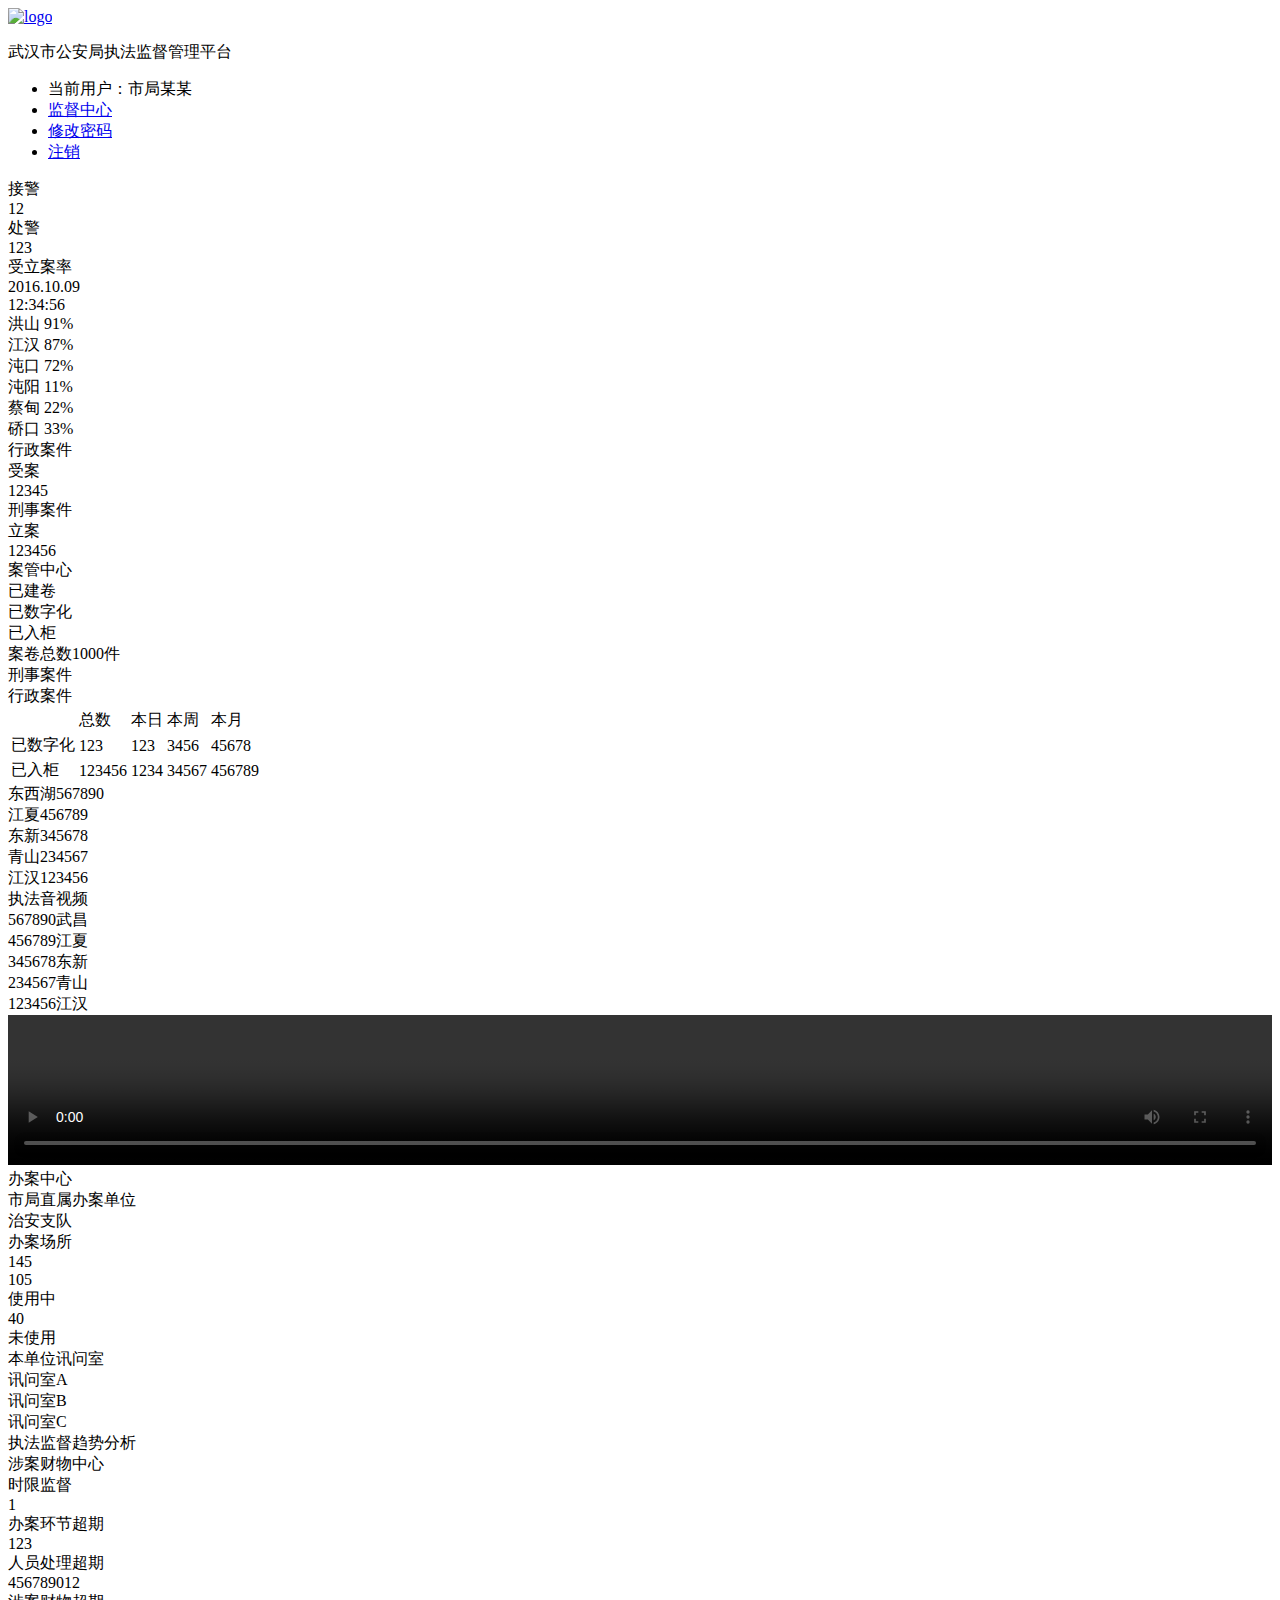
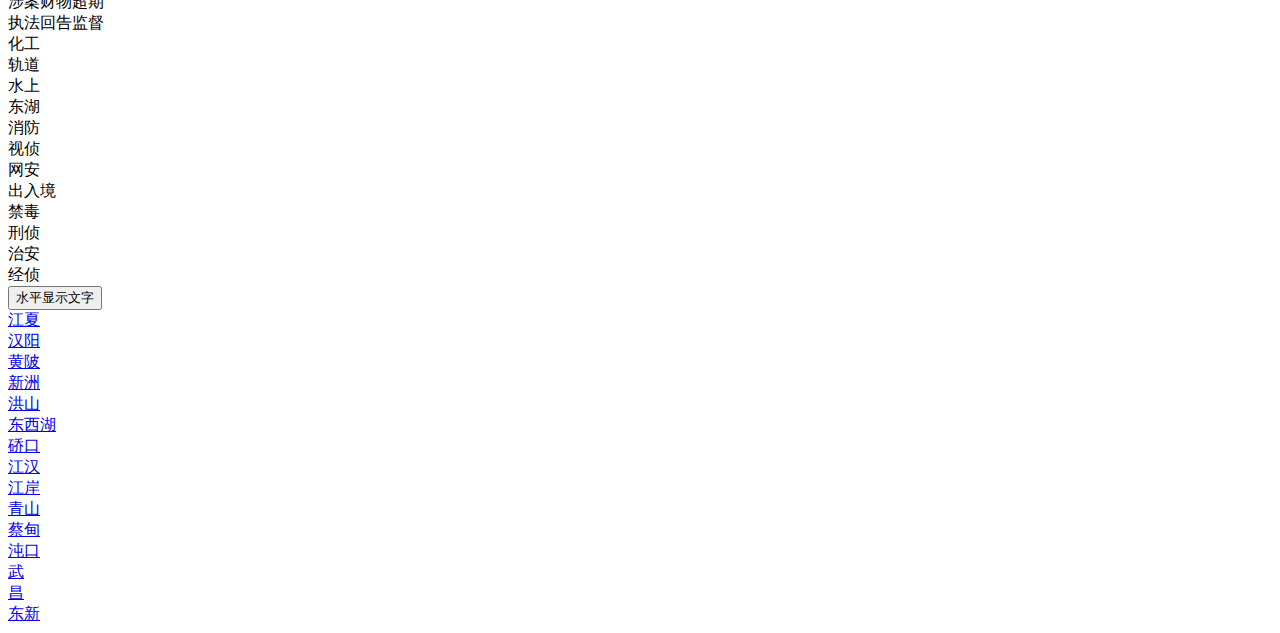
==== WebContent/static/dev/apps/zfjd/index.html @ 597017ff "auto commit by grunt" ====
<!DOCTYPE html>
<html>
<head>
    <meta charset="UTF-8">
    <meta name="renderer" content="webkit">
    <meta http-equiv="X-UA-Compatible" content="IE=edge,chrome=1">
    <meta name="viewport" content="width=device-width, initial-scale=1">
    <title>执法监督</title>
    <script>
        window.onload = function () {
            removeOverlay();
        };
        window.setTimeout( function () {
            removeOverlay();
        }, 8000 );
        function removeOverlay() {
            document.getElementById( "bodyLoadingOverlay" ).style.display = "none";
            document.body.setAttribute( "class", "" );
        }
    </script>
    <title></title>
    <!-- WARNING: Respond.js doesn't work if you view the page via file:// -->
    <!-- HTML5 Shim and Respond.js IE8 support of HTML5 elements and media queries -->
    <!--[if lte IE 8]>
    <script src="../../../dev/modules/lib/ie/respond.js"></script>
    <script src="../../../dev/modules/lib/ie/html5shiv.js"></script>
    <![endif]-->
    <link rel="stylesheet" href="../../../dev/modules/ui/css/pku.css"/>
    <link rel="stylesheet" href="css/style.css?VERSION=v0.20160909"/>
    <script data-main="../../../dev/modules/" src="../../../dev/modules/require.js"></script>
    <script >
        var VERSION,
                DEV_MODE
                ;
        DEV_MODE = false;
        VERSION = DEV_MODE ? (new Date()).getTime() : "v0.20160909";
        require.config( {
            urlArgs: "VERSION=" + VERSION,
            paths: {
                "jquery": "jquery/jquery-1.11.3",
                "xDomainRequest": "jquery/jQuery.XDomainRequest",
                "ajaxQueue": "jquery/jQuery.ajaxQueue",
                "doT": "utils/doT",
                "draggable": "utils/draggable",
                "bootstrap": "lib/bootstrap/js/bootstrap",

                "datepicker": "lib/datepicker/js/bootstrap-datepicker-zh.fix",

                "select2": "lib/select2/js/select2.full.fix",

                "echarts": "lib/echart/echarts.min",
                "echartsTheme": "lib/echart/theme/macarons",
                "echartsChinaMap": "lib/echart/map/china",

                "formvalidation": "lib/formvalidate/js/formValidation.fix",
                "formvalidationBs": "lib/formvalidate/js/framework/bootstrap.fix",
                "formvalidationI18N": "lib/formvalidate/js/language/zh_CN",

                "webuploader": "lib/webuploader/js/webuploader.fix",

                "bootgrid": "lib/bootgrid/js/jquery.bootgrid.fix",
                "colresizable": "lib/colresizable/colResizable-1.6",

                "select-area": "lib/select-area/select-area",
                "select-area-data": "lib/select-area/select-area-data",

                "fixrecord": "lib/custom/fixrecord",

                // 代码美化
                "code-pretty": "lib/pretty/prettify.min"
            },
            map: {
                '*': {
                    'css': 'utils/css/css',
                    'text': 'utils/text'
                }
            },
            shim : {
                "datepicker": [ "jquery"],
                "select2": [ "jquery", "xDomainRequest"],
                "bootstrap": [ "jquery"],
                "formvalidation": [ "jquery", "bootstrap" ],
                "formvalidationBs": [ "formvalidation" ],
                "formvalidationI18N": [ "formvalidation", "formvalidationBs" ],
                "webuploader": [ "css!lib/webuploader/css/webuploader.css" ],
                "colresizable": [ "jquery" ],
                "bootgrid": [ "css!lib/bootgrid/css/jquery.bootgrid.css" , "bootstrap", "colresizable"],
                "select-area": ["css!lib/select-area/css/select-area.css" ],
                "code-pretty": [ "css!lib/pretty/prettify.css" ]
            },
            // 超时
            waitSeconds: 150
        } );
    </script>
    <script src="js/main.js"></script>
</head>
<body class="modal-open">

<div class="overlay" id="bodyLoadingOverlay">
    <i class="fa fa-spin fa-spinner"></i>
</div>

<div class="page page-index">

    <!-- top -->
    <div class="top">

        <div class="logo-container clearfix ">
            <a href="#" class="logo"><img src="images/logo.png" alt="logo"/></a>
            <p class="title">武汉市公安局执法监督管理平台</p>
        </div>

        <ul class="function-list clearfix">
            <li class="function-item"><span class="icon icon-user"></span>当前用户：市局某某</li>
            <li class="function-item"><a href="#"><span class="icon icon-supervision"></span>监督中心</a></li>
            <li class="function-item"><a href="#"><span class="icon icon-password"></span>修改密码</a></li>
            <li class="function-item"><a href="#"><span class="icon icon-logout"></span>注销</a></li>
        </ul>

    </div>
    <!-- /top -->

    <!-- header -->
    <div class="header">
        <div class="statistics-item">
            <div class="item-label">接警</div>
            <div class="item-num"><span>12</span></div>
        </div>
        <div class="statistics-item">
            <div class="item-label">处警</div>
            <div class="item-num"><span>123</span></div>
        </div>
        <div class="accept-case">
            <div class="title">受立案率</div>
            <div class="datetime">
                <div class="date">2016.10.09</div>
                <div class="time">12:34:56</div>
            </div>
            <div class="progress-group-list progress-group-list-high pull-left">
                <div class="progress-group">
                    <span class="label-p">洪山</span>
                    <span class="percent">91%</span>
                    <div class="progress progress-info"> <div class="progress-bar" style="width: 91%;"></div> </div>
                </div>
                <div class="progress-group">
                    <span class="label-p">江汉</span>
                    <span class="percent">87%</span>
                    <div class="progress progress-info"> <div class="progress-bar" style="width: 87%;"></div> </div>
                </div>
                <div class="progress-group">
                    <span class="label-p">沌口</span>
                    <span class="percent">72%</span>
                    <div class="progress progress-info"> <div class="progress-bar" style="width: 72%;"></div> </div>
                </div>
            </div>
            <div class="progress-group-list progress-group-list-low pull-right">
                <div class="progress-group">
                    <span class="label-p">沌阳</span>
                    <span class="percent">11%</span>
                    <div class="progress progress-danger"> <div class="progress-bar" style="width: 11%;"></div> </div>
                </div>
                <div class="progress-group">
                    <span class="label-p">蔡甸</span>
                    <span class="percent">22%</span>
                    <div class="progress progress-danger"> <div class="progress-bar" style="width: 22%;"></div> </div>
                </div>
                <div class="progress-group">
                    <span class="label-p">硚口</span>
                    <span class="percent">33%</span>
                    <div class="progress progress-danger"> <div class="progress-bar" style="width: 33%;"></div> </div>
                </div>
            </div>
        </div>
        <div class="statistics-item pull-right">
            <div class="item-label">行政案件<br/>受案</div>
            <div class="item-num"><span>12345</span></div>
        </div>
        <div class="statistics-item pull-right">
            <div class="item-label">刑事案件<br/>立案</div>
            <div class="item-num"><span>123456</span></div>
        </div>
    </div>
    <!-- /header -->

    <!-- content -->
    <div class="content">

        <div class="row-1 clearfix">
            <!-- 案管中心 -->
            <div class="module module-1-1 pull-left">
                <div class="module-heading"><i class="module-heading-icon"></i>案管中心
                    <div class="chkbox-list pull-right chkbox-list-ajpm ajpm-chkbox">
                        <div class="chkbox-item active"><i class="chkbox-icon"></i><span class="chkbox-txt">已建卷</span></div>
                        <div class="chkbox-item"><i class="chkbox-icon"></i><span class="chkbox-txt">已数字化</span></div>
                        <div class="chkbox-item"><i class="chkbox-icon"></i><span class="chkbox-txt">已入柜</span></div>
                    </div>
                    <a href="#" class="module-max"></a>
                </div>
                <div class="module-body">
                    <!-- 案管中心 - 案卷总数 -->
                    <div class="module-body-data">
                        <div class="ajzs">
                            <div class="ajzs-total">案卷总数<span class="num">1000</span>件</div>
                            <div class="ajzs-item"><i class="icon icon-blue"></i>刑事案件</div>
                            <div class="ajzs-item"><i class="icon icon-orange"></i>行政案件</div>

                            <!-- 案管中心 - 案卷总数 - 饼图 -->
                            <div class="ajzs-chart-pie" id="ajzs-chart-pie"></div>
                            <!-- /案管中心 - 案卷总数 - 饼图 -->

                        </div>
                        <table class="ajtj">
                            <tr class="ajtj-header">
                                <td></td>
                                <td>总数</td>
                                <td>本日</td>
                                <td>本周</td>
                                <td>本月</td>
                            </tr>
                            <tr class="ajtj-item">
                                <td><span class="lab">已数字化</span></td>
                                <td class="text-right">
                                    <div class="progress-group">
                                        <span class="percent">123</span>
                                        <div class="progress progress-warning"> <div class="progress-bar" style="width: 91%;"></div> </div>
                                    </div>
                                </td>
                                <td class="text-center">123</td>
                                <td class="text-center">3456</td>
                                <td class="text-center">45678</td>
                            </tr>
                            <tr class="ajtj-item">
                                <td><span class="lab">已入柜</span></td>
                                <td class="text-right">
                                    <div class="progress-group">
                                        <span class="percent">123456</span>
                                        <div class="progress progress-warning"> <div class="progress-bar" style="width: 20%;"></div> </div>
                                    </div>
                                </td>
                                <td class="text-center">1234</td>
                                <td class="text-center">34567</td>
                                <td class="text-center">456789</td>
                            </tr>
                        </table>
                    </div>
                    <!-- /案管中心 - 案卷总数 -->

                    <!-- 案管中心 - 案卷排名 -->
                    <div class="module-body-rank">
                        <div class="ajpm-list rank-list">
                            <div class=" rank-item"><span class="lab">东西湖</span><span class="cont">567890</span></div>
                            <div class=" rank-item"><span class="lab">江夏</span><span class="cont">456789</span></div>
                            <div class=" rank-item"><span class="lab">东新</span><span class="cont">345678</span></div>
                            <div class=" rank-item"><span class="lab">青山</span><span class="cont">234567</span></div>
                            <div class=" rank-item"><span class="lab">江汉</span><span class="cont">123456</span></div>
                        </div>
                    </div>
                    <!-- /案管中心 - 案卷排名 -->
                </div>
            </div>
            <!-- /案管中心 -->

            <!-- 执法音视频 -->
            <div class="module module-1-2 pull-right">
                <div class="module-heading"><i class="module-heading-icon"></i>执法音视频<a href="#" class="module-max"></a></div>
                <div class="module-body">
                    <!-- 执法音视频 - 排名 -->
                    <div class="module-body-rank">
                        <div class="rank-list">
                            <div class="rank-item"><span class="cont">567890</span><span class="lab">武昌</span></div>
                            <div class="rank-item"><span class="cont">456789</span><span class="lab">江夏</span></div>
                            <div class="rank-item"><span class="cont">345678</span><span class="lab">东新</span></div>
                            <div class="rank-item"><span class="cont">234567</span><span class="lab">青山</span></div>
                            <div class="rank-item"><span class="cont">123456</span><span class="lab">江汉</span></div>
                        </div>
                    </div>
                    <!-- /执法音视频 - 排名 -->

                    <!-- 执法音视频 - 视频 -->
                    <div class="module-body-radio">
                        <video id="video-zf" class="video" style="width: 100%; height: 100%;" controls>
                            <!--
                            <source src="http://www.helloweba.com/demo/html5video/movie.mp4" type="video/mp4" />
                            <source src="http://www.w3school.com.cn/example/html5/mov_bbb.mp4" type="video/mp4" />
                            -->
                        </video>
                        <div class="video-control">
                            <a href="#" class="control-btn control-btn-prev" title="上一个"><i class="fa fa-chevron-circle-left"></i></a>
                            <a href="#" class="control-btn control-btn-next" title="下一个"><i class="fa fa-chevron-circle-right"></i></a>
                        </div>
                    </div>
                    <!-- /执法音视频 - 视频 -->
                </div>
            </div>
            <!-- /执法音视频 -->
        </div>

        <div class="row-2 clearfix">
            <!-- 办案中心 -->
            <div class="module module-2-1 pull-left">
                <div class="module-heading"><i class="module-heading-icon"></i>办案中心<a href="#" class="module-max"></a></div>
                <div class="module-body">
                    <div class="module-body-left">
                        <div class="select-group clearfix">
                            <div class="select">
                                <b class="select-left"></b><span class="select-center">市局直属办案单位</span><b class="select-right"></b>
                            </div>
                            <div class="select">
                                <b class="select-left"></b><span class="select-center">治安支队</span><b class="select-right"></b>
                            </div>
                        </div>
                        <div class="ratio-group">
                            <div class="title">办案场所</div>
                            <div class="total">145</div>
                            <div class="ratio clearfix">
                                <div class="ratio-item ratio-use" style="width: 75%">
                                    <div class="ratio-bar">105</div>
                                    <div class="ratio-text">使用中</div>
                                </div>
                                <div class="ratio-item ratio-free" style="width: 25%">
                                    <div class="ratio-bar">40</div>
                                    <div class="ratio-text">未使用</div>
                                </div>
                            </div>
                        </div>
                    </div>
                    <div class="module-body-right">
                        <div class="room-list">
                            <div class="room-item active">本单位讯问室</div>
                            <div class="room-item">讯问室A</div>
                            <div class="room-item">讯问室B</div>
                            <div class="room-item">讯问室C</div>
                        </div>
                    </div>
                </div>
            </div>
            <!-- /办案中心 -->

            <!-- 执法监督趋势分析 -->
            <div class="module module-2-2 pull-right">
                <div class="module-heading"><i class="module-heading-icon"></i>执法监督趋势分析<a href="#" class="module-max"></a></div>
            </div>
            <!-- /执法监督趋势分析 -->
        </div>

        <div class="row-3 clearfix">
            <!-- 涉案财物中心 -->
            <div class="module module-3-1 pull-left">
                <div class="module-heading"><i class="module-heading-icon"></i>涉案财物中心<a href="#" class="module-max"></a></div>
            </div>
            <!-- /涉案财物中心 -->

            <!-- 时限监督 -->
            <div class="module module-3-2 pull-left">
                <div class="module-heading"><i class="module-heading-icon"></i>时限监督<a href="#" class="module-max"></a></div>
                <div class="module-body">
                    <div class="sxjd-list">
                        <div class="sxjd-item">
                            <div class="num">1</div>
                            <div class="text">办案环节超期</div>
                        </div>
                        <div class="sxjd-item">
                            <div class="num">123</div>
                            <div class="text">人员处理超期</div>
                        </div>
                        <div class="sxjd-item">
                            <div class="num">456789012</div>
                            <div class="text">涉案财物超期</div>
                        </div>
                    </div>
                </div>
            </div>
            <!-- /时限监督 -->

            <!-- 执法回告监督 -->
            <div class="module module-3-3 pull-left">
                <div class="module-heading"><i class="module-heading-icon"></i>执法回告监督<a href="#" class="module-max"></a></div>
            </div>
            <!-- /执法回告监督 -->

            <!-- 中心地图 -->
            <div class="module-3-4 map-center">
                <!-- 圆环 -->
                <div class="map-sector-list rotate infinite">
                    <!-- 右半圆，依次排开 -->
                    <div class="map-sector-item"><span class="map-sector-text">化工</span></div>
                    <div class="map-sector-item"><span class="map-sector-text">轨道</span></div>
                    <div class="map-sector-item"><span class="map-sector-text">水上</span></div>
                    <div class="map-sector-item"><span class="map-sector-text">东湖</span></div>
                    <div class="map-sector-item"><span class="map-sector-text">消防</span></div>
                    <div class="map-sector-item"><span class="map-sector-text">视侦</span></div>
                    <div class="map-sector-item"><span class="map-sector-text"><!-- 占位符 --></span></div>
                    <div class="map-sector-item"><span class="map-sector-text"><!-- 占位符 --></span></div>
                    <div class="map-sector-item"><span class="map-sector-text"><!-- 占位符 --></span></div>
                    <div class="map-sector-item"><span class="map-sector-text">网安</span></div>
                    <div class="map-sector-item"><span class="map-sector-text">出入境</span></div>
                    <div class="map-sector-item"><span class="map-sector-text">禁毒</span></div>
                    <div class="map-sector-item"><span class="map-sector-text">刑侦</span></div>
                    <div class="map-sector-item"><span class="map-sector-text">治安</span></div>
                    <div class="map-sector-item"><span class="map-sector-text">经侦</span></div>
                    <button type="button" class="btn btn-info btn-sm map-sector-control">水平显示文字</button>
                </div>
                <!-- /圆环 -->

                <div class="map-area-list">
                <!--<div class="map-area-list" data-toggle="tooltip" data-placement="top" data-container="body" data-theme="tooltip-warning-dark" title="请点击文字选取地图区域">-->
                    <div class="map-area-item map_jiangxia_x227y329_w236h238"><a class="map-hot" href="#">江夏</a></div>
                    <div class="map-area-item map_hanyang_x196y227_w153h219"><a class="map-hot" href="#">汉阳</a></div>
                    <div class="map-area-item map_huangpo_x224y8_w196h166"><a class="map-hot" href="#">黄陂</a></div>
                    <div class="map-area-item map_xinzhou_x397y38_w170h279"><a class="map-hot" href="#">新洲</a></div>
                    <div class="map-area-item map_hongshan_x311y228_w209h154"><a class="map-hot" href="#">洪山</a></div>
                    <div class="map-area-item map_dongxihu_x89y85_w213h234"><a class="map-hot" href="#">东西湖</a></div>
                    <div class="map-area-item map_qiaokou_x141y208_w118h93"><a class="map-hot" href="#">硚口</a></div>
                    <div class="map-area-item map_jianghan_x216y185_w107h101"><a class="map-hot" href="#">江汉</a></div>
                    <div class="map-area-item map_jiangan_x291y129_w91h110"><a class="map-hot" href="#">江岸</a></div>
                    <div class="map-area-item map_qingshan_x375y168_w102h79"><a class="map-hot" href="#">青山</a></div>
                    <div class="map-area-item map_caidian_x21y312_w187h171"><a class="map-hot" href="#">蔡甸</a></div>
                    <div class="map-area-item map_zhuankou_x127y322_w116h185"><a class="map-hot" href="#">沌口</a></div>
                    <div class="map-area-item map_wuchang_x332y226_w65h86"><a class="map-hot" href="#">武<br/>昌</a></div>
                    <div class="map-area-item map_dongxin_x341y326_w117h53"><a class="map-hot" href="#">东新</a></div>
                </div>

            </div>
            <!-- /中心地图 -->

        </div>


    </div>
    <!-- /content -->
</div>


</body>
</html>
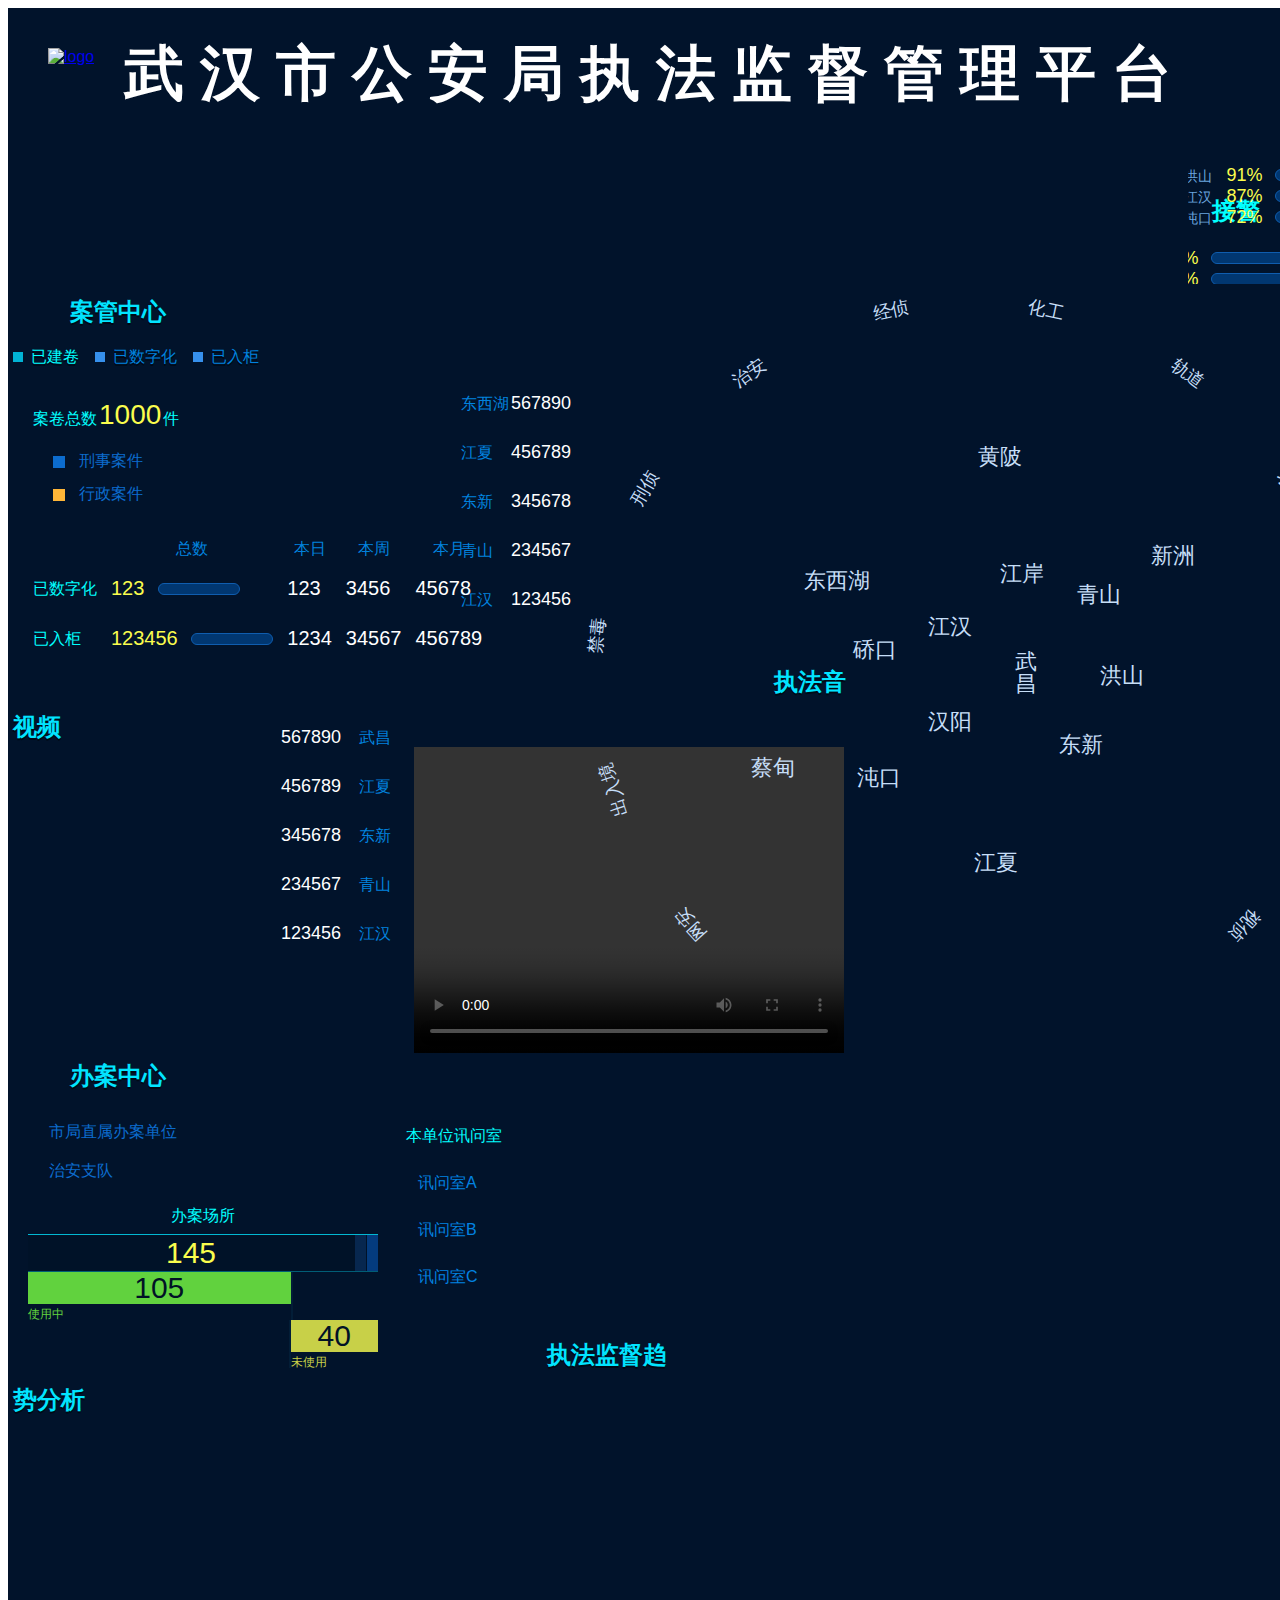
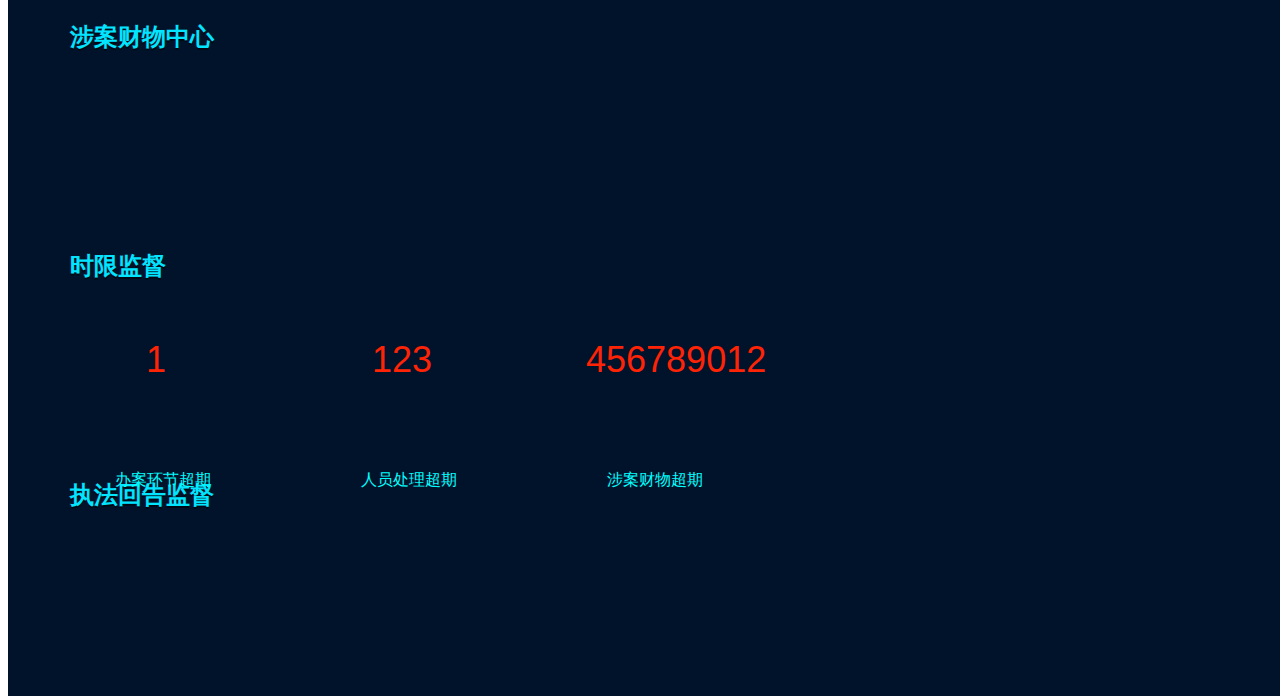
==== commit 764b00d5: "auto commit by grunt" ====
--- a/WebContent/static/dev/apps/zfjd/index.html
+++ b/WebContent/static/dev/apps/zfjd/index.html
@@ -25,15 +25,15 @@
     <script src="../../../dev/modules/lib/ie/respond.js"></script>
     <script src="../../../dev/modules/lib/ie/html5shiv.js"></script>
     <![endif]-->
-    <link rel="stylesheet" href="../../../dev/modules/ui/css/pku.css"/>
-    <link rel="stylesheet" href="css/style.css?VERSION=v0.20160909"/>
+    <link rel="stylesheet" href="../../../dev/modules/ui/css/pku.css?VERSION=v0.20161013"/>
+    <link rel="stylesheet" href="css/style.css?VERSION=v0.20161013"/>
     <script data-main="../../../dev/modules/" src="../../../dev/modules/require.js"></script>
     <script >
         var VERSION,
                 DEV_MODE
                 ;
         DEV_MODE = false;
-        VERSION = DEV_MODE ? (new Date()).getTime() : "v0.20160909";
+        VERSION = DEV_MODE ? (new Date()).getTime() : "v0.20161013";
         require.config( {
             urlArgs: "VERSION=" + VERSION,
             paths: {
--- a/WebContent/static/dev/apps/zfjd/css/style.css
+++ b/WebContent/static/dev/apps/zfjd/css/style.css
@@ -0,0 +1 @@
+.login-sprite,.page-login .mod-input .left,.page-login .mod-input .right,.page-login .mod-input input,.page-login .mod-input.input-login-name .icon,.page-login .mod-input.input-password .icon,.page-login .button,._dummy{background-image:url('../images/login-sa111c5009f.png');background-repeat:no-repeat}.page-login{height:100%;background:url(../images/login_bg.jpg) no-repeat center center #032548;font-family:"Microsoft Yahei", sans-serif}.page-login .page-content{position:absolute;top:57.72%;left:50%;width:1000px;margin-left:-500px}.page-login .header{font-size:60px;color:#fff;font-weight:bold;letter-spacing:8px}.page-login .body{margin-top:36px}.page-login .mod-input{position:relative;float:left;height:42px}.page-login .mod-input .left,.page-login .mod-input .right,.page-login .mod-input input{float:left;height:100%}.page-login .mod-input .left{width:7px;background-position:0 -144px}.page-login .mod-input .right{width:7px;background-position:0 -186px}.page-login .mod-input .line{position:absolute;left:51px;top:10px;width:1px;height:23px;background-color:#bbbbbb}.page-login .mod-input .icon{position:absolute;left:12px;top:4px;width:30px;height:30px}.page-login .mod-input input{width:235px;border:none 0;padding-left:52px;background-position:0 -102px}.page-login .mod-input input:focus{outline:none}.page-login .mod-input.input-login-name{margin-left:186px;margin-right:8px}.page-login .mod-input.input-login-name .icon{background-position:0 -72px}.page-login .mod-input.input-password{margin-right:10px}.page-login .mod-input.input-password .icon{background-position:0 -42px}.page-login .button{width:125px;height:42px;font-size:20px;color:#2f4a06;border:none 0;background-position:0 0;background-color:transparent}.page-login .footer{color:#0c6dce;padding-top:20px;margin-top:34px;background:url(../images/login_line.png) no-repeat center top}._dummy{height:0;line-height:0;background-position:0 -228px}.index-sprite,.page-index>.top,.page-index .function-item .icon-user,.page-index .function-item .icon-supervision,.page-index .function-item .icon-password,.page-index .function-item .icon-logout,.page-index>.header,.page-index>.header .accept-case,.page-index>.header .item-num,.page-index>.content .module-max,.page-index>.content .module-1-1,.page-index>.content .module-1-1 .module-heading-icon,.page-index>.content .module-1-2,.page-index>.content .module-1-2 .module-heading-icon,.page-index>.content .module-2-1,.page-index>.content .module-2-1 .module-heading-icon,.page-index>.content .module-2-1 .select-center,.page-index>.content .module-2-1 .select-left,.page-index>.content .module-2-1 .select-right,.page-index>.content .module-2-1 .room-item,.page-index>.content .module-2-1 .room-item.active,.page-index>.content .module-2-2,.page-index>.content .module-2-2 .module-heading-icon,.page-index>.content .module-3-1,.page-index>.content .module-3-1 .module-heading-icon,.page-index>.content .module-3-2,.page-index>.content .module-3-2 .module-heading-icon,.page-index>.content .module-3-2 .sxjd-item .num,.page-index>.content .module-3-3,.page-index>.content .module-3-3 .module-heading-icon,.page-index>.content .map-center,.page-index>.content .map_huangpo_x224y8_w196h166.hover,.page-index>.content .map_huangpo_x224y8_w196h166.active,.page-index>.content .map_xinzhou_x397y38_w170h279.hover,.page-index>.content .map_xinzhou_x397y38_w170h279.active,.page-index>.content .map_dongxihu_x89y85_w213h234.hover,.page-index>.content .map_dongxihu_x89y85_w213h234.active,.page-index>.content .map_qiaokou_x141y208_w118h93.hover,.page-index>.content .map_qiaokou_x141y208_w118h93.active,.page-index>.content .map_jianghan_x216y185_w107h101.hover,.page-index>.content .map_jianghan_x216y185_w107h101.active,.page-index>.content .map_jiangan_x291y129_w91h110.hover,.page-index>.content .map_jiangan_x291y129_w91h110.active,.page-index>.content .map_qingshan_x375y168_w102h79.hover,.page-index>.content .map_qingshan_x375y168_w102h79.active,.page-index>.content .map_caidian_x21y312_w187h171.hover,.page-index>.content .map_caidian_x21y312_w187h171.active,.page-index>.content .map_zhuankou_x127y322_w116h185.hover,.page-index>.content .map_zhuankou_x127y322_w116h185.active,.page-index>.content .map_hanyang_x196y227_w153h219.hover,.page-index>.content .map_hanyang_x196y227_w153h219.active,.page-index>.content .map_wuchang_x332y226_w65h86.hover,.page-index>.content .map_wuchang_x332y226_w65h86.active,.page-index>.content .map_hongshan_x311y228_w209h154.hover,.page-index>.content .map_hongshan_x311y228_w209h154.active,.page-index>.content .map_dongxin_x341y326_w117h53.hover,.page-index>.content .map_dongxin_x341y326_w117h53.active,.page-index>.content .map_jiangxia_x227y329_w236h238.hover,.page-index>.content .map_jiangxia_x227y329_w236h238.active,.page-index>.content .map-sector-item,.page-index>.content .map-sector-item:hover,.page-index>.content .map-sector-item.active,._dummy{background-image:url('../images/index-s713d99f608.png');background-repeat:no-repeat}.page-index{min-width:1920px;min-height:1024px;background-color:#01132b}.page-index>.top{background-position:0 -8326px;position:relative;height:137px;background-repeat:repeat-x}.page-index>.top ul{margin:0}.page-index>.top ul li{list-style:none}.page-index .logo-container{padding:40px 0 0 40px}.page-index .logo-container .logo{float:left}.page-index .logo-container .title{float:left;font-size:60px;font-weight:bold;color:#fff;line-height:1;letter-spacing:16px;margin-left:30px;margin-top:-4px}.page-index .function-list{position:absolute;top:90px;right:0;font-size:18px}.page-index .function-item{float:left;color:#fff;line-height:32px;margin-right:40px}.page-index .function-item a{color:#fff}.page-index .function-item .icon{display:inline-block;width:32px;height:32px;vertical-align:middle;margin-right:16px}.page-index .function-item .icon-user{background-position:0 -8463px}.page-index .function-item .icon-supervision{background-position:0 -8294px}.page-index .function-item .icon-password{background-position:0 -8007px}.page-index .function-item .icon-logout{background-position:0 -636px;vertical-align:-8px}.page-index>.header{position:relative;height:139px;background-position:0 -326px;background-repeat:repeat-x;overflow:hidden}.page-index>.header .accept-case{position:absolute;top:0;left:50%;width:877px;height:139px;margin-left:-438px;background-position:0 -465px}.page-index>.header .accept-case .title{position:absolute;top:13px;left:30px;font-size:18px;color:#03dbff;width:18px;line-height:1.2}.page-index>.header .accept-case .datetime{position:absolute;top:24px;left:50%;margin-left:-60px;width:120px;text-align:center;line-height:1}.page-index>.header .accept-case .datetime .date{font-size:18px;color:#64e0ff}.page-index>.header .accept-case .datetime .time{font-size:24px;font-weight:bold;font-family:Arial, sans-serif;color:#fff;margin-top:4px}.page-index>.header .accept-case .progress-group-list{width:300px;margin-top:20px}.page-index>.header .accept-case .progress-group-list-high{margin-left:64px}.page-index>.header .accept-case .progress-group-list-low{margin-right:24px}.page-index>.header .statistics-item{display:inline-block;margin-top:10px}.page-index>.header .item-label{display:table-cell;color:#01ffff;font-size:24px;font-weight:bold;padding:0 24px;vertical-align:middle;text-align:center}.page-index>.header .item-num{display:table-cell;width:121px;height:111px;color:#fafd4d;font-size:36px;font-family:"DS-DIGIB", sans-serif;vertical-align:middle;background-position:0 -215px}.page-index>.header .item-num span{display:inline-block;width:120px;margin-left:-40px;text-align:right}.page-index>.content{position:relative}.page-index>.content .row-2{margin-top:21px}.page-index>.content .module-body{padding-left:5px}.page-index>.content .module-heading{height:54px;color:#02e4ff;font-size:24px;font-weight:bold;line-height:45px;padding:5px 0 0 5px;text-shadow:0 2px 0 rgba(0,0,0,0.5)}.page-index>.content .module-heading-icon{display:inline-block;width:32px;height:32px;vertical-align:middle;margin:0 15px 0 10px}.page-index>.content .module-max{float:right;width:32px;height:32px;background-position:0 -604px;margin:8px 8px 0 0}.page-index>.content .module-1-1{background-position:0 -5792px;width:839px;height:370px}.page-index>.content .module-1-1 .module-heading-icon{background-position:0 -7783px}.page-index>.content .module-1-1 .module-body-data{float:left;position:relative;width:430px;height:310px}.page-index>.content .module-1-1 .ajzs{padding:20px 0 0 20px}.page-index>.content .module-1-1 .ajzs-total{font-size:16px;color:#01ffff;margin-bottom:20px}.page-index>.content .module-1-1 .ajzs-total .num{font-family:"DS-DIGIB", sans-serif;font-size:28px;color:#fafd4d;margin:0 2px}.page-index>.content .module-1-1 .ajzs-item{color:#0c6cce;margin:0 0 12px 20px}.page-index>.content .module-1-1 .ajzs-item .icon{display:inline-block;width:12px;height:12px;margin-right:14px;vertical-align:middle}.page-index>.content .module-1-1 .ajzs-item .icon-blue{background-color:#0c6cce}.page-index>.content .module-1-1 .ajzs-item .icon-orange{background-color:#ffb638}.page-index>.content .module-1-1 .ajzs-chart-pie{position:absolute;top:1px;right:1px;width:240px;height:160px}.page-index>.content .module-1-1 .ajtj{margin:30px 0 0 12px}.page-index>.content .module-1-1 .ajtj-header{color:#0182de;text-align:center}.page-index>.content .module-1-1 .ajtj-header td{padding:2px}.page-index>.content .module-1-1 .ajtj-item{margin-left:18px}.page-index>.content .module-1-1 .ajtj-item td{padding:12px 6px;color:#fff;font-family:"DS-DIGIB", sans-serif;font-size:20px;vertical-align:middle;overflow:hidden;text-overflow:ellipsis;white-space:nowrap}.page-index>.content .module-1-1 .ajtj-item .progress{width:80px;vertical-align:middle}.page-index>.content .module-1-1 .ajtj-item .percent{width:auto;font-size:20px;margin-right:0}.page-index>.content .module-1-1 .ajtj-item .lab{color:#01ffff;font-size:16px}.page-index>.content .module-1-1 .module-body-rank{float:left;width:140px}.page-index>.content .module-1-1 .module-body-rank .ajpm-list{margin:0 0 0 18px}.page-index>.content .module-1-1 .module-body-rank .ajpm-item{line-height:48px}.page-index>.content .module-1-1 .module-body-rank .lab{display:inline-block;min-width:50px;color:#0182de}.page-index>.content .module-1-1 .module-body-rank .cont{color:#fff;font-family:"DS-DIGIB", sans-serif;font-size:18px}.page-index>.content .module-1-2{background-position:0 -6162px;width:841px;height:370px}.page-index>.content .module-1-2 .module-heading-icon{background-position:0 -7815px;margin-left:284px}.page-index>.content .module-1-2 .module-body-rank{float:left;width:140px;margin:0 0 0 238px}.page-index>.content .module-1-2 .rank-list .rank-item{text-align:right}.page-index>.content .module-1-2 .module-body-radio{position:relative;float:left;width:430px;height:306px;margin:3px 0 0 23px}.page-index>.content .module-1-2 .module-body-radio:hover .video-control{display:block}.page-index>.content .module-1-2 .video-control{display:none;position:absolute;top:30%;left:0;width:100%}.page-index>.content .module-1-2 .control-btn{position:absolute;top:0;font-size:24px;line-height:1;color:#fff;background-color:#000;padding:24px 10px;opacity:0.4}.page-index>.content .module-1-2 .control-btn:hover{opacity:0.8}.page-index>.content .module-1-2 .control-btn-prev{left:0}.page-index>.content .module-1-2 .control-btn-next{right:0}.page-index>.content .module-2-1{background-position:0 -6532px;width:670px;height:282px}.page-index>.content .module-2-1 .module-max{margin-right:124px}.page-index>.content .module-2-1 .module-heading-icon{background-position:0 -7847px}.page-index>.content .module-2-1 .module-body-left{float:left;width:360px;margin:8px 0 0 12px}.page-index>.content .module-2-1 .module-body-right{float:left;width:160px;margin:8px 0 0 6px}.page-index>.content .module-2-1 .module-body{height:198px;width:550px;margin:0 0 0 3px}.page-index>.content .module-2-1 .select{display:inline-block;margin-right:12px}.page-index>.content .module-2-1 .select-center{display:inline-block;height:39px;line-height:39px;color:#0c6cce;padding:0 10px;vertical-align:middle;background-position:0 -8177px}.page-index>.content .module-2-1 .select-left{display:inline-block;width:11px;height:39px;vertical-align:middle;background-position:0 -8216px}.page-index>.content .module-2-1 .select-right{display:inline-block;width:43px;height:39px;vertical-align:middle;background-position:0 -8255px}.page-index>.content .module-2-1 .room-list{width:153px}.page-index>.content .module-2-1 .room-item{width:153px;height:47px;color:#0283e2;line-height:47px;padding-left:24px;background-position:0 0;cursor:pointer}.page-index>.content .module-2-1 .room-item.active{background-position:0 -47px;color:#01ffff;font-size:16px;padding-left:12px}.page-index>.content .module-2-1 .ratio-group{width:350px}.page-index>.content .module-2-1 .ratio-group .title{color:#01ffff;font-size:16px;text-align:center;line-height:36px;margin-top:8px}.page-index>.content .module-2-1 .ratio-group .total{height:36px;color:#fafd4d;font-family:"DS-DIGIB", sans-serif;font-size:30px;text-align:center;line-height:36px;background-color:#001228;border-top:solid 1px #02b8d3;border-bottom:solid 1px #015d76}.page-index>.content .module-2-1 .ratio-group .total:before{content:"";float:right;height:100%;width:11px;background-color:#043b7e;margin-left:1px}.page-index>.content .module-2-1 .ratio-group .total:after{content:"";float:right;height:100%;width:11px;background-color:#07274f;margin-left:1px}.page-index>.content .module-2-1 .ratio-group .ratio-item{float:left;min-width:40px}.page-index>.content .module-2-1 .ratio-group .ratio-use{border-right:solid 2px #021d37}.page-index>.content .module-2-1 .ratio-group .ratio-use .ratio-bar{background-color:#61d23e}.page-index>.content .module-2-1 .ratio-group .ratio-use .ratio-text{color:#61d23e}.page-index>.content .module-2-1 .ratio-group .ratio-free{float:right;border-left:solid 2px #021d37}.page-index>.content .module-2-1 .ratio-group .ratio-free .ratio-bar{background-color:#c8d048}.page-index>.content .module-2-1 .ratio-group .ratio-free .ratio-text{color:#c8d048}.page-index>.content .module-2-1 .ratio-group .ratio-bar{height:32px;color:#011226;font-family:"DS-DIGIB", sans-serif;font-size:30px;text-align:center;line-height:32px}.page-index>.content .module-2-1 .ratio-group .ratio-text{font-size:12px;line-height:1;margin-top:4px}.page-index>.content .module-2-2{background-position:0 -6814px;width:664px;height:282px}.page-index>.content .module-2-2 .module-heading-icon{background-position:0 -7879px;margin-left:112px}.page-index>.content .module-3-1{background-position:0 -7096px;width:574px;height:229px}.page-index>.content .module-3-1 .module-max{margin-right:18px}.page-index>.content .module-3-1 .module-heading-icon{background-position:0 -7911px;width:41px;margin-right:6px}.page-index>.content .module-3-2{background-position:0 -7325px;position:relative;z-index:10;width:784px;height:229px}.page-index>.content .module-3-2 .module-max{margin-right:20px}.page-index>.content .module-3-2 .module-heading-icon{background-position:0 -7943px}.page-index>.content .module-3-2 .module-body{margin:0 15px 0 4px}.page-index>.content .module-3-2 .sxjd-list{overflow:hidden}.page-index>.content .module-3-2 .sxjd-item{float:left;width:200px;margin:8px 0 0 46px}.page-index>.content .module-3-2 .sxjd-item .num{display:block;width:124px;height:121px;color:#ff2306;font-family:"DS-DIGIB", sans-serif;font-size:36px;text-align:center;margin:0 auto;padding:34px 14px 0 0;white-space:nowrap;background-position:0 -94px}.page-index>.content .module-3-2 .sxjd-item .text{color:#01ffff;font-size:16px;text-align:center;margin-top:10px}.page-index>.content .module-3-3{background-position:0 -7554px;width:562px;height:229px}.page-index>.content .module-3-3 .module-max{margin-right:12px}.page-index>.content .module-3-3 .module-heading-icon{background-position:0 -7975px}.page-index>.content .chkbox-list{overflow:hidden;font-size:16px;color:#0182de;font-weight:normal;margin-right:141px}.page-index>.content .chkbox-item{float:left;margin-right:16px;cursor:pointer}.page-index>.content .chkbox-item.active,.page-index>.content .chkbox-item:hover{color:#01ffff}.page-index>.content .chkbox-item.active .chkbox-icon,.page-index>.content .chkbox-item:hover .chkbox-icon{background-color:#01b3d5}.page-index>.content .chkbox-icon{display:inline-block;width:10px;height:10px;background-color:#3690ec;margin-right:8px}.page-index>.content .map-center{position:absolute;top:-6px;left:565px;width:788px;height:788px;background-position:0 -668px;border-radius:370px}.page-index>.content .map-area-list{position:absolute;top:114px;left:107px;width:573px;height:571px;border-radius:180px}.page-index>.content .map-area-item{position:absolute}.page-index>.content .map-area-item.hover .map-hot{color:#fff}.page-index>.content .map_huangpo_x224y8_w196h166{left:224px;top:8px;width:196px;height:166px}.page-index>.content .map_huangpo_x224y8_w196h166.hover{background-position:0 -3284px}.page-index>.content .map_huangpo_x224y8_w196h166.active{background-position:0 -3118px}.page-index>.content .map_huangpo_x224y8_w196h166 .map-hot{margin:42px 0 0 70px}.page-index>.content .map_xinzhou_x397y38_w170h279{left:397px;top:38px;width:170px;height:279px}.page-index>.content .map_xinzhou_x397y38_w170h279.hover{background-position:0 -5143px}.page-index>.content .map_xinzhou_x397y38_w170h279.active{background-position:0 -4864px}.page-index>.content .map_xinzhou_x397y38_w170h279 .map-hot{margin:111px 0 0 70px}.page-index>.content .map_dongxihu_x89y85_w213h234{left:89px;top:85px;width:213px;height:234px}.page-index>.content .map_dongxihu_x89y85_w213h234.hover{background-position:0 -2032px}.page-index>.content .map_dongxihu_x89y85_w213h234.active{background-position:0 -1798px}.page-index>.content .map_dongxihu_x89y85_w213h234 .map-hot{margin:89px 0 0 31px}.page-index>.content .map_qiaokou_x141y208_w118h93{left:141px;top:208px;width:118px;height:93px}.page-index>.content .map_qiaokou_x141y208_w118h93.hover{background-position:0 -4441px}.page-index>.content .map_qiaokou_x141y208_w118h93.active{background-position:0 -4348px}.page-index>.content .map_qiaokou_x141y208_w118h93 .map-hot{margin:35px 0 0 28px}.page-index>.content .map_qiaokou_x141y208_w118h93{left:141px;top:208px;width:118px;height:93px}.page-index>.content .map_qiaokou_x141y208_w118h93.hover{background-position:0 -4441px}.page-index>.content .map_qiaokou_x141y208_w118h93.active{background-position:0 -4348px}.page-index>.content .map_qiaokou_x141y208_w118h93 .map-hot{margin:35px 0 0 28px}.page-index>.content .map_jianghan_x216y185_w107h101{left:216px;top:185px;width:107px;height:101px}.page-index>.content .map_jianghan_x216y185_w107h101.hover{background-position:0 -3771px}.page-index>.content .map_jianghan_x216y185_w107h101.active{background-position:0 -3670px}.page-index>.content .map_jianghan_x216y185_w107h101 .map-hot{margin:35px 0 0 28px}.page-index>.content .map_jiangan_x291y129_w91h110{left:291px;top:129px;width:91px;height:110px}.page-index>.content .map_jiangan_x291y129_w91h110.hover{background-position:0 -3560px}.page-index>.content .map_jiangan_x291y129_w91h110.active{background-position:0 -3450px}.page-index>.content .map_jiangan_x291y129_w91h110 .map-hot{margin:38px 0 0 25px}.page-index>.content .map_qingshan_x375y168_w102h79{left:375px;top:168px;width:102px;height:79px}.page-index>.content .map_qingshan_x375y168_w102h79.hover{background-position:0 -4613px}.page-index>.content .map_qingshan_x375y168_w102h79.active{background-position:0 -4534px}.page-index>.content .map_qingshan_x375y168_w102h79 .map-hot{margin:20px 0 0 18px}.page-index>.content .map_caidian_x21y312_w187h171{left:21px;top:312px;width:187px;height:171px}.page-index>.content .map_caidian_x21y312_w187h171.hover{background-position:0 -1627px}.page-index>.content .map_caidian_x21y312_w187h171.active{background-position:0 -1456px}.page-index>.content .map_caidian_x21y312_w187h171 .map-hot{margin:49px 0 0 46px}.page-index>.content .map_zhuankou_x127y322_w116h185{left:127px;top:322px;width:116px;height:185px}.page-index>.content .map_zhuankou_x127y322_w116h185.hover{background-position:0 -5607px}.page-index>.content .map_zhuankou_x127y322_w116h185.active{background-position:0 -5422px}.page-index>.content .map_zhuankou_x127y322_w116h185 .map-hot{margin:49px 0 0 46px}.page-index>.content .map_hanyang_x196y227_w153h219{left:196px;top:227px;width:153px;height:219px}.page-index>.content .map_hanyang_x196y227_w153h219.hover{background-position:0 -2591px}.page-index>.content .map_hanyang_x196y227_w153h219.active{background-position:0 -2372px}.page-index>.content .map_hanyang_x196y227_w153h219 .map-hot{margin:88px 0 0 48px}.page-index>.content .map_wuchang_x332y226_w65h86{left:332px;top:226px;width:65px;height:86px}.page-index>.content .map_wuchang_x332y226_w65h86.hover{background-position:0 -4778px}.page-index>.content .map_wuchang_x332y226_w65h86.active{background-position:0 -4692px}.page-index>.content .map_wuchang_x332y226_w65h86 .map-hot{margin:29px 0 0 -1px}.page-index>.content .map_hongshan_x311y228_w209h154{left:311px;top:228px;width:209px;height:154px}.page-index>.content .map_hongshan_x311y228_w209h154.hover{background-position:0 -2964px}.page-index>.content .map_hongshan_x311y228_w209h154.active{background-position:0 -2810px}.page-index>.content .map_hongshan_x311y228_w209h154 .map-hot{margin:41px 0 0 105px}.page-index>.content .map_dongxin_x341y326_w117h53{left:341px;top:326px;width:117px;height:53px}.page-index>.content .map_dongxin_x341y326_w117h53.hover{background-position:0 -2319px}.page-index>.content .map_dongxin_x341y326_w117h53.active{background-position:0 -2266px}.page-index>.content .map_dongxin_x341y326_w117h53 .map-hot{margin:12px 0 0 34px}.page-index>.content .map_jiangxia_x227y329_w236h238{left:227px;top:329px;width:236px;height:238px}.page-index>.content .map_jiangxia_x227y329_w236h238.hover{background-position:0 -4110px}.page-index>.content .map_jiangxia_x227y329_w236h238.active{background-position:0 -3872px}.page-index>.content .map_jiangxia_x227y329_w236h238 .map-hot{margin:127px 0 0 63px}.page-index>.content .map-hot{display:inline-block;padding:4px;font-size:22px;color:#c6def7;line-height:1;text-decoration:none}.page-index>.content .map-sector-list{position:absolute;top:0;left:0;width:100%;height:100%;border-top-left-radius:370px;margin-left:1px}.page-index>.content .map-sector-list:hover .map-sector-control{display:block}.page-index>.content .map-sector-item{position:absolute;left:50%;top:5px;width:175px;height:46px;margin-left:-87px;cursor:pointer;transform-origin:87px 392px;background-position:0 -8039px}.page-index>.content .map-sector-item:hover{background-position:0 -8131px}.page-index>.content .map-sector-item:hover .map-sector-text{color:#fff;text-shadow:0 0 1px rgba(0,0,0,0.5)}.page-index>.content .map-sector-item.active{background-position:0 -8085px}.page-index>.content .map-sector-item:nth-child(1){transform:rotate(12deg)}.page-index>.content .map-sector-item:nth-child(2){transform:rotate(36deg)}.page-index>.content .map-sector-item:nth-child(3){transform:rotate(60deg)}.page-index>.content .map-sector-item:nth-child(4){transform:rotate(84deg)}.page-index>.content .map-sector-item:nth-child(5){transform:rotate(108deg)}.page-index>.content .map-sector-item:nth-child(6){transform:rotate(132deg)}.page-index>.content .map-sector-item:nth-child(7){transform:rotate(156deg)}.page-index>.content .map-sector-item:nth-child(8){transform:rotate(180deg)}.page-index>.content .map-sector-item:nth-child(9){transform:rotate(204deg)}.page-index>.content .map-sector-item:nth-child(10){transform:rotate(228deg)}.page-index>.content .map-sector-item:nth-child(11){transform:rotate(252deg)}.page-index>.content .map-sector-item:nth-child(12){transform:rotate(276deg)}.page-index>.content .map-sector-item:nth-child(13){transform:rotate(300deg)}.page-index>.content .map-sector-item:nth-child(14){transform:rotate(324deg)}.page-index>.content .map-sector-item:nth-child(15){transform:rotate(348deg)}.page-index>.content .map-sector-text{display:block;height:100%;font-size:18px;color:#c6def7;line-height:38px;text-align:center;transition:all 0.2s}.page-index>.content .map-sector-control{position:absolute;right:116px;top:11px;display:none}.progress-group{overflow:hidden}.progress-group .label-p,.progress-group .percent,.progress-group .progress{display:inline-block}.progress-group .label-p{font-size:14px;color:#6ba5df}.progress-group .percent{width:46px;color:#fafd4d;font-size:18px;font-family:"DS-DIGIB", sans-serif;padding-right:8px;text-align:right}.progress-group .progress{margin:0 0 0 0;height:10px;width:190px;border-radius:10px}.progress-group .progress .progress-bar{border-radius:10px}.progress-group .progress.progress-info{background-color:#013771;border:1px solid #0f5daf}.progress-group .progress.progress-info .progress-bar{background-color:#54ecff}.progress-group .progress.progress-danger{background-color:#013771;border:1px solid #0f5daf}.progress-group .progress.progress-danger .progress-bar{background-color:#ca0a0a}.progress-group .progress.progress-warning{background-color:#013771;border:1px solid #0f5daf}.progress-group .progress.progress-warning .progress-bar{background-color:#ffbb47}.rank-list{margin:0 0 0 18px}.rank-item{line-height:48px}.rank-item .lab{display:inline-block;min-width:50px;color:#0182de}.rank-item .cont{color:#fff;font-family:"DS-DIGIB", sans-serif;font-size:18px}._dummy{background-position:0 -604px}@font-face{font-family:'DS-DIGIB';src:url("../font/DS-DIGIB.eot?#iefix") format("embedded-opentype"),url("../font/DS-DIGIB.TTF") format("truetype");font-weight:normal;font-style:normal}.animated{-webkit-animation-duration:1s;animation-duration:1s;-webkit-animation-fill-mode:both;animation-fill-mode:both}.animated.infinite{-webkit-animation-iteration-count:infinite;animation-iteration-count:infinite}.animated.hinge{-webkit-animation-duration:2s;animation-duration:2s}.animated.flipOutX,.animated.flipOutY,.animated.bounceIn,.animated.bounceOut{-webkit-animation-duration:.75s;animation-duration:.75s}@-webkit-keyframes bounce{from, 20%, 53%, 80%, to{-webkit-animation-timing-function:cubic-bezier(0.215, 0.61, 0.355, 1);animation-timing-function:cubic-bezier(0.215, 0.61, 0.355, 1);-webkit-transform:translate3d(0, 0, 0);transform:translate3d(0, 0, 0)}40%, 43%{-webkit-animation-timing-function:cubic-bezier(0.755, 0.05, 0.855, 0.06);animation-timing-function:cubic-bezier(0.755, 0.05, 0.855, 0.06);-webkit-transform:translate3d(0, -30px, 0);transform:translate3d(0, -30px, 0)}70%{-webkit-animation-timing-function:cubic-bezier(0.755, 0.05, 0.855, 0.06);animation-timing-function:cubic-bezier(0.755, 0.05, 0.855, 0.06);-webkit-transform:translate3d(0, -15px, 0);transform:translate3d(0, -15px, 0)}90%{-webkit-transform:translate3d(0, -4px, 0);transform:translate3d(0, -4px, 0)}}@keyframes bounce{from, 20%, 53%, 80%, to{-webkit-animation-timing-function:cubic-bezier(0.215, 0.61, 0.355, 1);animation-timing-function:cubic-bezier(0.215, 0.61, 0.355, 1);-webkit-transform:translate3d(0, 0, 0);transform:translate3d(0, 0, 0)}40%, 43%{-webkit-animation-timing-function:cubic-bezier(0.755, 0.05, 0.855, 0.06);animation-timing-function:cubic-bezier(0.755, 0.05, 0.855, 0.06);-webkit-transform:translate3d(0, -30px, 0);transform:translate3d(0, -30px, 0)}70%{-webkit-animation-timing-function:cubic-bezier(0.755, 0.05, 0.855, 0.06);animation-timing-function:cubic-bezier(0.755, 0.05, 0.855, 0.06);-webkit-transform:translate3d(0, -15px, 0);transform:translate3d(0, -15px, 0)}90%{-webkit-transform:translate3d(0, -4px, 0);transform:translate3d(0, -4px, 0)}}.bounce{-webkit-animation-name:bounce;animation-name:bounce;-webkit-transform-origin:center bottom;transform-origin:center bottom}@-webkit-keyframes flash{from, 50%, to{opacity:1}25%, 75%{opacity:0}}@keyframes flash{from, 50%, to{opacity:1}25%, 75%{opacity:0}}.flash{-webkit-animation-name:flash;animation-name:flash}@-webkit-keyframes pulse{from{-webkit-transform:scale3d(1, 1, 1);transform:scale3d(1, 1, 1)}50%{-webkit-transform:scale3d(1.05, 1.05, 1.05);transform:scale3d(1.05, 1.05, 1.05)}to{-webkit-transform:scale3d(1, 1, 1);transform:scale3d(1, 1, 1)}}@keyframes pulse{from{-webkit-transform:scale3d(1, 1, 1);transform:scale3d(1, 1, 1)}50%{-webkit-transform:scale3d(1.05, 1.05, 1.05);transform:scale3d(1.05, 1.05, 1.05)}to{-webkit-transform:scale3d(1, 1, 1);transform:scale3d(1, 1, 1)}}.pulse{-webkit-animation-name:pulse;animation-name:pulse}@-webkit-keyframes rubberBand{from{-webkit-transform:scale3d(1, 1, 1);transform:scale3d(1, 1, 1)}30%{-webkit-transform:scale3d(1.25, 0.75, 1);transform:scale3d(1.25, 0.75, 1)}40%{-webkit-transform:scale3d(0.75, 1.25, 1);transform:scale3d(0.75, 1.25, 1)}50%{-webkit-transform:scale3d(1.15, 0.85, 1);transform:scale3d(1.15, 0.85, 1)}65%{-webkit-transform:scale3d(0.95, 1.05, 1);transform:scale3d(0.95, 1.05, 1)}75%{-webkit-transform:scale3d(1.05, 0.95, 1);transform:scale3d(1.05, 0.95, 1)}to{-webkit-transform:scale3d(1, 1, 1);transform:scale3d(1, 1, 1)}}@keyframes rubberBand{from{-webkit-transform:scale3d(1, 1, 1);transform:scale3d(1, 1, 1)}30%{-webkit-transform:scale3d(1.25, 0.75, 1);transform:scale3d(1.25, 0.75, 1)}40%{-webkit-transform:scale3d(0.75, 1.25, 1);transform:scale3d(0.75, 1.25, 1)}50%{-webkit-transform:scale3d(1.15, 0.85, 1);transform:scale3d(1.15, 0.85, 1)}65%{-webkit-transform:scale3d(0.95, 1.05, 1);transform:scale3d(0.95, 1.05, 1)}75%{-webkit-transform:scale3d(1.05, 0.95, 1);transform:scale3d(1.05, 0.95, 1)}to{-webkit-transform:scale3d(1, 1, 1);transform:scale3d(1, 1, 1)}}.rubberBand{-webkit-animation-name:rubberBand;animation-name:rubberBand}@-webkit-keyframes shake{from, to{-webkit-transform:translate3d(0, 0, 0);transform:translate3d(0, 0, 0)}10%, 30%, 50%, 70%, 90%{-webkit-transform:translate3d(-10px, 0, 0);transform:translate3d(-10px, 0, 0)}20%, 40%, 60%, 80%{-webkit-transform:translate3d(10px, 0, 0);transform:translate3d(10px, 0, 0)}}@keyframes shake{from, to{-webkit-transform:translate3d(0, 0, 0);transform:translate3d(0, 0, 0)}10%, 30%, 50%, 70%, 90%{-webkit-transform:translate3d(-10px, 0, 0);transform:translate3d(-10px, 0, 0)}20%, 40%, 60%, 80%{-webkit-transform:translate3d(10px, 0, 0);transform:translate3d(10px, 0, 0)}}.shake{-webkit-animation-name:shake;animation-name:shake}@-webkit-keyframes headShake{0%{-webkit-transform:translateX(0);transform:translateX(0)}6.5%{-webkit-transform:translateX(-6px) rotateY(-9deg);transform:translateX(-6px) rotateY(-9deg)}18.5%{-webkit-transform:translateX(5px) rotateY(7deg);transform:translateX(5px) rotateY(7deg)}31.5%{-webkit-transform:translateX(-3px) rotateY(-5deg);transform:translateX(-3px) rotateY(-5deg)}43.5%{-webkit-transform:translateX(2px) rotateY(3deg);transform:translateX(2px) rotateY(3deg)}50%{-webkit-transform:translateX(0);transform:translateX(0)}}@keyframes headShake{0%{-webkit-transform:translateX(0);transform:translateX(0)}6.5%{-webkit-transform:translateX(-6px) rotateY(-9deg);transform:translateX(-6px) rotateY(-9deg)}18.5%{-webkit-transform:translateX(5px) rotateY(7deg);transform:translateX(5px) rotateY(7deg)}31.5%{-webkit-transform:translateX(-3px) rotateY(-5deg);transform:translateX(-3px) rotateY(-5deg)}43.5%{-webkit-transform:translateX(2px) rotateY(3deg);transform:translateX(2px) rotateY(3deg)}50%{-webkit-transform:translateX(0);transform:translateX(0)}}.headShake{-webkit-animation-timing-function:ease-in-out;animation-timing-function:ease-in-out;-webkit-animation-name:headShake;animation-name:headShake}@-webkit-keyframes swing{20%{-webkit-transform:rotate3d(0, 0, 1, 15deg);transform:rotate3d(0, 0, 1, 15deg)}40%{-webkit-transform:rotate3d(0, 0, 1, -10deg);transform:rotate3d(0, 0, 1, -10deg)}60%{-webkit-transform:rotate3d(0, 0, 1, 5deg);transform:rotate3d(0, 0, 1, 5deg)}80%{-webkit-transform:rotate3d(0, 0, 1, -5deg);transform:rotate3d(0, 0, 1, -5deg)}to{-webkit-transform:rotate3d(0, 0, 1, 0deg);transform:rotate3d(0, 0, 1, 0deg)}}@keyframes swing{20%{-webkit-transform:rotate3d(0, 0, 1, 15deg);transform:rotate3d(0, 0, 1, 15deg)}40%{-webkit-transform:rotate3d(0, 0, 1, -10deg);transform:rotate3d(0, 0, 1, -10deg)}60%{-webkit-transform:rotate3d(0, 0, 1, 5deg);transform:rotate3d(0, 0, 1, 5deg)}80%{-webkit-transform:rotate3d(0, 0, 1, -5deg);transform:rotate3d(0, 0, 1, -5deg)}to{-webkit-transform:rotate3d(0, 0, 1, 0deg);transform:rotate3d(0, 0, 1, 0deg)}}.swing{-webkit-transform-origin:top center;transform-origin:top center;-webkit-animation-name:swing;animation-name:swing}@-webkit-keyframes tada{from{-webkit-transform:scale3d(1, 1, 1);transform:scale3d(1, 1, 1)}10%, 20%{-webkit-transform:scale3d(0.9, 0.9, 0.9) rotate3d(0, 0, 1, -3deg);transform:scale3d(0.9, 0.9, 0.9) rotate3d(0, 0, 1, -3deg)}30%, 50%, 70%, 90%{-webkit-transform:scale3d(1.1, 1.1, 1.1) rotate3d(0, 0, 1, 3deg);transform:scale3d(1.1, 1.1, 1.1) rotate3d(0, 0, 1, 3deg)}40%, 60%, 80%{-webkit-transform:scale3d(1.1, 1.1, 1.1) rotate3d(0, 0, 1, -3deg);transform:scale3d(1.1, 1.1, 1.1) rotate3d(0, 0, 1, -3deg)}to{-webkit-transform:scale3d(1, 1, 1);transform:scale3d(1, 1, 1)}}@keyframes tada{from{-webkit-transform:scale3d(1, 1, 1);transform:scale3d(1, 1, 1)}10%, 20%{-webkit-transform:scale3d(0.9, 0.9, 0.9) rotate3d(0, 0, 1, -3deg);transform:scale3d(0.9, 0.9, 0.9) rotate3d(0, 0, 1, -3deg)}30%, 50%, 70%, 90%{-webkit-transform:scale3d(1.1, 1.1, 1.1) rotate3d(0, 0, 1, 3deg);transform:scale3d(1.1, 1.1, 1.1) rotate3d(0, 0, 1, 3deg)}40%, 60%, 80%{-webkit-transform:scale3d(1.1, 1.1, 1.1) rotate3d(0, 0, 1, -3deg);transform:scale3d(1.1, 1.1, 1.1) rotate3d(0, 0, 1, -3deg)}to{-webkit-transform:scale3d(1, 1, 1);transform:scale3d(1, 1, 1)}}.tada{-webkit-animation-name:tada;animation-name:tada}@-webkit-keyframes wobble{from{-webkit-transform:none;transform:none}15%{-webkit-transform:translate3d(-25%, 0, 0) rotate3d(0, 0, 1, -5deg);transform:translate3d(-25%, 0, 0) rotate3d(0, 0, 1, -5deg)}30%{-webkit-transform:translate3d(20%, 0, 0) rotate3d(0, 0, 1, 3deg);transform:translate3d(20%, 0, 0) rotate3d(0, 0, 1, 3deg)}45%{-webkit-transform:translate3d(-15%, 0, 0) rotate3d(0, 0, 1, -3deg);transform:translate3d(-15%, 0, 0) rotate3d(0, 0, 1, -3deg)}60%{-webkit-transform:translate3d(10%, 0, 0) rotate3d(0, 0, 1, 2deg);transform:translate3d(10%, 0, 0) rotate3d(0, 0, 1, 2deg)}75%{-webkit-transform:translate3d(-5%, 0, 0) rotate3d(0, 0, 1, -1deg);transform:translate3d(-5%, 0, 0) rotate3d(0, 0, 1, -1deg)}to{-webkit-transform:none;transform:none}}@keyframes wobble{from{-webkit-transform:none;transform:none}15%{-webkit-transform:translate3d(-25%, 0, 0) rotate3d(0, 0, 1, -5deg);transform:translate3d(-25%, 0, 0) rotate3d(0, 0, 1, -5deg)}30%{-webkit-transform:translate3d(20%, 0, 0) rotate3d(0, 0, 1, 3deg);transform:translate3d(20%, 0, 0) rotate3d(0, 0, 1, 3deg)}45%{-webkit-transform:translate3d(-15%, 0, 0) rotate3d(0, 0, 1, -3deg);transform:translate3d(-15%, 0, 0) rotate3d(0, 0, 1, -3deg)}60%{-webkit-transform:translate3d(10%, 0, 0) rotate3d(0, 0, 1, 2deg);transform:translate3d(10%, 0, 0) rotate3d(0, 0, 1, 2deg)}75%{-webkit-transform:translate3d(-5%, 0, 0) rotate3d(0, 0, 1, -1deg);transform:translate3d(-5%, 0, 0) rotate3d(0, 0, 1, -1deg)}to{-webkit-transform:none;transform:none}}.wobble{-webkit-animation-name:wobble;animation-name:wobble}@-webkit-keyframes jello{from, 11.1%, to{-webkit-transform:none;transform:none}22.2%{-webkit-transform:skewX(-12.5deg) skewY(-12.5deg);transform:skewX(-12.5deg) skewY(-12.5deg)}33.3%{-webkit-transform:skewX(6.25deg) skewY(6.25deg);transform:skewX(6.25deg) skewY(6.25deg)}44.4%{-webkit-transform:skewX(-3.125deg) skewY(-3.125deg);transform:skewX(-3.125deg) skewY(-3.125deg)}55.5%{-webkit-transform:skewX(1.5625deg) skewY(1.5625deg);transform:skewX(1.5625deg) skewY(1.5625deg)}66.6%{-webkit-transform:skewX(-0.78125deg) skewY(-0.78125deg);transform:skewX(-0.78125deg) skewY(-0.78125deg)}77.7%{-webkit-transform:skewX(0.39063deg) skewY(0.39063deg);transform:skewX(0.39063deg) skewY(0.39063deg)}88.8%{-webkit-transform:skewX(-0.19531deg) skewY(-0.19531deg);transform:skewX(-0.19531deg) skewY(-0.19531deg)}}@keyframes jello{from, 11.1%, to{-webkit-transform:none;transform:none}22.2%{-webkit-transform:skewX(-12.5deg) skewY(-12.5deg);transform:skewX(-12.5deg) skewY(-12.5deg)}33.3%{-webkit-transform:skewX(6.25deg) skewY(6.25deg);transform:skewX(6.25deg) skewY(6.25deg)}44.4%{-webkit-transform:skewX(-3.125deg) skewY(-3.125deg);transform:skewX(-3.125deg) skewY(-3.125deg)}55.5%{-webkit-transform:skewX(1.5625deg) skewY(1.5625deg);transform:skewX(1.5625deg) skewY(1.5625deg)}66.6%{-webkit-transform:skewX(-0.78125deg) skewY(-0.78125deg);transform:skewX(-0.78125deg) skewY(-0.78125deg)}77.7%{-webkit-transform:skewX(0.39063deg) skewY(0.39063deg);transform:skewX(0.39063deg) skewY(0.39063deg)}88.8%{-webkit-transform:skewX(-0.19531deg) skewY(-0.19531deg);transform:skewX(-0.19531deg) skewY(-0.19531deg)}}.jello{-webkit-animation-name:jello;animation-name:jello;-webkit-transform-origin:center;transform-origin:center}@-webkit-keyframes bounceIn{from, 20%, 40%, 60%, 80%, to{-webkit-animation-timing-function:cubic-bezier(0.215, 0.61, 0.355, 1);animation-timing-function:cubic-bezier(0.215, 0.61, 0.355, 1)}0%{opacity:0;-webkit-transform:scale3d(0.3, 0.3, 0.3);transform:scale3d(0.3, 0.3, 0.3)}20%{-webkit-transform:scale3d(1.1, 1.1, 1.1);transform:scale3d(1.1, 1.1, 1.1)}40%{-webkit-transform:scale3d(0.9, 0.9, 0.9);transform:scale3d(0.9, 0.9, 0.9)}60%{opacity:1;-webkit-transform:scale3d(1.03, 1.03, 1.03);transform:scale3d(1.03, 1.03, 1.03)}80%{-webkit-transform:scale3d(0.97, 0.97, 0.97);transform:scale3d(0.97, 0.97, 0.97)}to{opacity:1;-webkit-transform:scale3d(1, 1, 1);transform:scale3d(1, 1, 1)}}@keyframes bounceIn{from, 20%, 40%, 60%, 80%, to{-webkit-animation-timing-function:cubic-bezier(0.215, 0.61, 0.355, 1);animation-timing-function:cubic-bezier(0.215, 0.61, 0.355, 1)}0%{opacity:0;-webkit-transform:scale3d(0.3, 0.3, 0.3);transform:scale3d(0.3, 0.3, 0.3)}20%{-webkit-transform:scale3d(1.1, 1.1, 1.1);transform:scale3d(1.1, 1.1, 1.1)}40%{-webkit-transform:scale3d(0.9, 0.9, 0.9);transform:scale3d(0.9, 0.9, 0.9)}60%{opacity:1;-webkit-transform:scale3d(1.03, 1.03, 1.03);transform:scale3d(1.03, 1.03, 1.03)}80%{-webkit-transform:scale3d(0.97, 0.97, 0.97);transform:scale3d(0.97, 0.97, 0.97)}to{opacity:1;-webkit-transform:scale3d(1, 1, 1);transform:scale3d(1, 1, 1)}}.bounceIn{-webkit-animation-name:bounceIn;animation-name:bounceIn}@-webkit-keyframes bounceInDown{from, 60%, 75%, 90%, to{-webkit-animation-timing-function:cubic-bezier(0.215, 0.61, 0.355, 1);animation-timing-function:cubic-bezier(0.215, 0.61, 0.355, 1)}0%{opacity:0;-webkit-transform:translate3d(0, -3000px, 0);transform:translate3d(0, -3000px, 0)}60%{opacity:1;-webkit-transform:translate3d(0, 25px, 0);transform:translate3d(0, 25px, 0)}75%{-webkit-transform:translate3d(0, -10px, 0);transform:translate3d(0, -10px, 0)}90%{-webkit-transform:translate3d(0, 5px, 0);transform:translate3d(0, 5px, 0)}to{-webkit-transform:none;transform:none}}@keyframes bounceInDown{from, 60%, 75%, 90%, to{-webkit-animation-timing-function:cubic-bezier(0.215, 0.61, 0.355, 1);animation-timing-function:cubic-bezier(0.215, 0.61, 0.355, 1)}0%{opacity:0;-webkit-transform:translate3d(0, -3000px, 0);transform:translate3d(0, -3000px, 0)}60%{opacity:1;-webkit-transform:translate3d(0, 25px, 0);transform:translate3d(0, 25px, 0)}75%{-webkit-transform:translate3d(0, -10px, 0);transform:translate3d(0, -10px, 0)}90%{-webkit-transform:translate3d(0, 5px, 0);transform:translate3d(0, 5px, 0)}to{-webkit-transform:none;transform:none}}.bounceInDown{-webkit-animation-name:bounceInDown;animation-name:bounceInDown}@-webkit-keyframes bounceInLeft{from, 60%, 75%, 90%, to{-webkit-animation-timing-function:cubic-bezier(0.215, 0.61, 0.355, 1);animation-timing-function:cubic-bezier(0.215, 0.61, 0.355, 1)}0%{opacity:0;-webkit-transform:translate3d(-3000px, 0, 0);transform:translate3d(-3000px, 0, 0)}60%{opacity:1;-webkit-transform:translate3d(25px, 0, 0);transform:translate3d(25px, 0, 0)}75%{-webkit-transform:translate3d(-10px, 0, 0);transform:translate3d(-10px, 0, 0)}90%{-webkit-transform:translate3d(5px, 0, 0);transform:translate3d(5px, 0, 0)}to{-webkit-transform:none;transform:none}}@keyframes bounceInLeft{from, 60%, 75%, 90%, to{-webkit-animation-timing-function:cubic-bezier(0.215, 0.61, 0.355, 1);animation-timing-function:cubic-bezier(0.215, 0.61, 0.355, 1)}0%{opacity:0;-webkit-transform:translate3d(-3000px, 0, 0);transform:translate3d(-3000px, 0, 0)}60%{opacity:1;-webkit-transform:translate3d(25px, 0, 0);transform:translate3d(25px, 0, 0)}75%{-webkit-transform:translate3d(-10px, 0, 0);transform:translate3d(-10px, 0, 0)}90%{-webkit-transform:translate3d(5px, 0, 0);transform:translate3d(5px, 0, 0)}to{-webkit-transform:none;transform:none}}.bounceInLeft{-webkit-animation-name:bounceInLeft;animation-name:bounceInLeft}@-webkit-keyframes bounceInRight{from, 60%, 75%, 90%, to{-webkit-animation-timing-function:cubic-bezier(0.215, 0.61, 0.355, 1);animation-timing-function:cubic-bezier(0.215, 0.61, 0.355, 1)}from{opacity:0;-webkit-transform:translate3d(3000px, 0, 0);transform:translate3d(3000px, 0, 0)}60%{opacity:1;-webkit-transform:translate3d(-25px, 0, 0);transform:translate3d(-25px, 0, 0)}75%{-webkit-transform:translate3d(10px, 0, 0);transform:translate3d(10px, 0, 0)}90%{-webkit-transform:translate3d(-5px, 0, 0);transform:translate3d(-5px, 0, 0)}to{-webkit-transform:none;transform:none}}@keyframes bounceInRight{from, 60%, 75%, 90%, to{-webkit-animation-timing-function:cubic-bezier(0.215, 0.61, 0.355, 1);animation-timing-function:cubic-bezier(0.215, 0.61, 0.355, 1)}from{opacity:0;-webkit-transform:translate3d(3000px, 0, 0);transform:translate3d(3000px, 0, 0)}60%{opacity:1;-webkit-transform:translate3d(-25px, 0, 0);transform:translate3d(-25px, 0, 0)}75%{-webkit-transform:translate3d(10px, 0, 0);transform:translate3d(10px, 0, 0)}90%{-webkit-transform:translate3d(-5px, 0, 0);transform:translate3d(-5px, 0, 0)}to{-webkit-transform:none;transform:none}}.bounceInRight{-webkit-animation-name:bounceInRight;animation-name:bounceInRight}@-webkit-keyframes bounceInUp{from, 60%, 75%, 90%, to{-webkit-animation-timing-function:cubic-bezier(0.215, 0.61, 0.355, 1);animation-timing-function:cubic-bezier(0.215, 0.61, 0.355, 1)}from{opacity:0;-webkit-transform:translate3d(0, 3000px, 0);transform:translate3d(0, 3000px, 0)}60%{opacity:1;-webkit-transform:translate3d(0, -20px, 0);transform:translate3d(0, -20px, 0)}75%{-webkit-transform:translate3d(0, 10px, 0);transform:translate3d(0, 10px, 0)}90%{-webkit-transform:translate3d(0, -5px, 0);transform:translate3d(0, -5px, 0)}to{-webkit-transform:translate3d(0, 0, 0);transform:translate3d(0, 0, 0)}}@keyframes bounceInUp{from, 60%, 75%, 90%, to{-webkit-animation-timing-function:cubic-bezier(0.215, 0.61, 0.355, 1);animation-timing-function:cubic-bezier(0.215, 0.61, 0.355, 1)}from{opacity:0;-webkit-transform:translate3d(0, 3000px, 0);transform:translate3d(0, 3000px, 0)}60%{opacity:1;-webkit-transform:translate3d(0, -20px, 0);transform:translate3d(0, -20px, 0)}75%{-webkit-transform:translate3d(0, 10px, 0);transform:translate3d(0, 10px, 0)}90%{-webkit-transform:translate3d(0, -5px, 0);transform:translate3d(0, -5px, 0)}to{-webkit-transform:translate3d(0, 0, 0);transform:translate3d(0, 0, 0)}}.bounceInUp{-webkit-animation-name:bounceInUp;animation-name:bounceInUp}@-webkit-keyframes bounceOut{20%{-webkit-transform:scale3d(0.9, 0.9, 0.9);transform:scale3d(0.9, 0.9, 0.9)}50%, 55%{opacity:1;-webkit-transform:scale3d(1.1, 1.1, 1.1);transform:scale3d(1.1, 1.1, 1.1)}to{opacity:0;-webkit-transform:scale3d(0.3, 0.3, 0.3);transform:scale3d(0.3, 0.3, 0.3)}}@keyframes bounceOut{20%{-webkit-transform:scale3d(0.9, 0.9, 0.9);transform:scale3d(0.9, 0.9, 0.9)}50%, 55%{opacity:1;-webkit-transform:scale3d(1.1, 1.1, 1.1);transform:scale3d(1.1, 1.1, 1.1)}to{opacity:0;-webkit-transform:scale3d(0.3, 0.3, 0.3);transform:scale3d(0.3, 0.3, 0.3)}}.bounceOut{-webkit-animation-name:bounceOut;animation-name:bounceOut}@-webkit-keyframes bounceOutDown{20%{-webkit-transform:translate3d(0, 10px, 0);transform:translate3d(0, 10px, 0)}40%, 45%{opacity:1;-webkit-transform:translate3d(0, -20px, 0);transform:translate3d(0, -20px, 0)}to{opacity:0;-webkit-transform:translate3d(0, 2000px, 0);transform:translate3d(0, 2000px, 0)}}@keyframes bounceOutDown{20%{-webkit-transform:translate3d(0, 10px, 0);transform:translate3d(0, 10px, 0)}40%, 45%{opacity:1;-webkit-transform:translate3d(0, -20px, 0);transform:translate3d(0, -20px, 0)}to{opacity:0;-webkit-transform:translate3d(0, 2000px, 0);transform:translate3d(0, 2000px, 0)}}.bounceOutDown{-webkit-animation-name:bounceOutDown;animation-name:bounceOutDown}@-webkit-keyframes bounceOutLeft{20%{opacity:1;-webkit-transform:translate3d(20px, 0, 0);transform:translate3d(20px, 0, 0)}to{opacity:0;-webkit-transform:translate3d(-2000px, 0, 0);transform:translate3d(-2000px, 0, 0)}}@keyframes bounceOutLeft{20%{opacity:1;-webkit-transform:translate3d(20px, 0, 0);transform:translate3d(20px, 0, 0)}to{opacity:0;-webkit-transform:translate3d(-2000px, 0, 0);transform:translate3d(-2000px, 0, 0)}}.bounceOutLeft{-webkit-animation-name:bounceOutLeft;animation-name:bounceOutLeft}@-webkit-keyframes bounceOutRight{20%{opacity:1;-webkit-transform:translate3d(-20px, 0, 0);transform:translate3d(-20px, 0, 0)}to{opacity:0;-webkit-transform:translate3d(2000px, 0, 0);transform:translate3d(2000px, 0, 0)}}@keyframes bounceOutRight{20%{opacity:1;-webkit-transform:translate3d(-20px, 0, 0);transform:translate3d(-20px, 0, 0)}to{opacity:0;-webkit-transform:translate3d(2000px, 0, 0);transform:translate3d(2000px, 0, 0)}}.bounceOutRight{-webkit-animation-name:bounceOutRight;animation-name:bounceOutRight}@-webkit-keyframes bounceOutUp{20%{-webkit-transform:translate3d(0, -10px, 0);transform:translate3d(0, -10px, 0)}40%, 45%{opacity:1;-webkit-transform:translate3d(0, 20px, 0);transform:translate3d(0, 20px, 0)}to{opacity:0;-webkit-transform:translate3d(0, -2000px, 0);transform:translate3d(0, -2000px, 0)}}@keyframes bounceOutUp{20%{-webkit-transform:translate3d(0, -10px, 0);transform:translate3d(0, -10px, 0)}40%, 45%{opacity:1;-webkit-transform:translate3d(0, 20px, 0);transform:translate3d(0, 20px, 0)}to{opacity:0;-webkit-transform:translate3d(0, -2000px, 0);transform:translate3d(0, -2000px, 0)}}.bounceOutUp{-webkit-animation-name:bounceOutUp;animation-name:bounceOutUp}@-webkit-keyframes fadeIn{from{opacity:0}to{opacity:1}}@keyframes fadeIn{from{opacity:0}to{opacity:1}}.fadeIn{-webkit-animation-name:fadeIn;animation-name:fadeIn}@-webkit-keyframes fadeInDown{from{opacity:0;-webkit-transform:translate3d(0, -100%, 0);transform:translate3d(0, -100%, 0)}to{opacity:1;-webkit-transform:none;transform:none}}@keyframes fadeInDown{from{opacity:0;-webkit-transform:translate3d(0, -100%, 0);transform:translate3d(0, -100%, 0)}to{opacity:1;-webkit-transform:none;transform:none}}.fadeInDown{-webkit-animation-name:fadeInDown;animation-name:fadeInDown}@-webkit-keyframes fadeInDownBig{from{opacity:0;-webkit-transform:translate3d(0, -2000px, 0);transform:translate3d(0, -2000px, 0)}to{opacity:1;-webkit-transform:none;transform:none}}@keyframes fadeInDownBig{from{opacity:0;-webkit-transform:translate3d(0, -2000px, 0);transform:translate3d(0, -2000px, 0)}to{opacity:1;-webkit-transform:none;transform:none}}.fadeInDownBig{-webkit-animation-name:fadeInDownBig;animation-name:fadeInDownBig}@-webkit-keyframes fadeInLeft{from{opacity:0;-webkit-transform:translate3d(-100%, 0, 0);transform:translate3d(-100%, 0, 0)}to{opacity:1;-webkit-transform:none;transform:none}}@keyframes fadeInLeft{from{opacity:0;-webkit-transform:translate3d(-100%, 0, 0);transform:translate3d(-100%, 0, 0)}to{opacity:1;-webkit-transform:none;transform:none}}.fadeInLeft{-webkit-animation-name:fadeInLeft;animation-name:fadeInLeft}@-webkit-keyframes fadeInLeftBig{from{opacity:0;-webkit-transform:translate3d(-2000px, 0, 0);transform:translate3d(-2000px, 0, 0)}to{opacity:1;-webkit-transform:none;transform:none}}@keyframes fadeInLeftBig{from{opacity:0;-webkit-transform:translate3d(-2000px, 0, 0);transform:translate3d(-2000px, 0, 0)}to{opacity:1;-webkit-transform:none;transform:none}}.fadeInLeftBig{-webkit-animation-name:fadeInLeftBig;animation-name:fadeInLeftBig}@-webkit-keyframes fadeInRight{from{opacity:0;-webkit-transform:translate3d(100%, 0, 0);transform:translate3d(100%, 0, 0)}to{opacity:1;-webkit-transform:none;transform:none}}@keyframes fadeInRight{from{opacity:0;-webkit-transform:translate3d(100%, 0, 0);transform:translate3d(100%, 0, 0)}to{opacity:1;-webkit-transform:none;transform:none}}.fadeInRight{-webkit-animation-name:fadeInRight;animation-name:fadeInRight}@-webkit-keyframes fadeInRightBig{from{opacity:0;-webkit-transform:translate3d(2000px, 0, 0);transform:translate3d(2000px, 0, 0)}to{opacity:1;-webkit-transform:none;transform:none}}@keyframes fadeInRightBig{from{opacity:0;-webkit-transform:translate3d(2000px, 0, 0);transform:translate3d(2000px, 0, 0)}to{opacity:1;-webkit-transform:none;transform:none}}.fadeInRightBig{-webkit-animation-name:fadeInRightBig;animation-name:fadeInRightBig}@-webkit-keyframes fadeInUp{from{opacity:0;-webkit-transform:translate3d(0, 100%, 0);transform:translate3d(0, 100%, 0)}to{opacity:1;-webkit-transform:none;transform:none}}@keyframes fadeInUp{from{opacity:0;-webkit-transform:translate3d(0, 100%, 0);transform:translate3d(0, 100%, 0)}to{opacity:1;-webkit-transform:none;transform:none}}.fadeInUp{-webkit-animation-name:fadeInUp;animation-name:fadeInUp}@-webkit-keyframes fadeInUpBig{from{opacity:0;-webkit-transform:translate3d(0, 2000px, 0);transform:translate3d(0, 2000px, 0)}to{opacity:1;-webkit-transform:none;transform:none}}@keyframes fadeInUpBig{from{opacity:0;-webkit-transform:translate3d(0, 2000px, 0);transform:translate3d(0, 2000px, 0)}to{opacity:1;-webkit-transform:none;transform:none}}.fadeInUpBig{-webkit-animation-name:fadeInUpBig;animation-name:fadeInUpBig}@-webkit-keyframes fadeOut{from{opacity:1}to{opacity:0}}@keyframes fadeOut{from{opacity:1}to{opacity:0}}.fadeOut{-webkit-animation-name:fadeOut;animation-name:fadeOut}@-webkit-keyframes fadeOutDown{from{opacity:1}to{opacity:0;-webkit-transform:translate3d(0, 100%, 0);transform:translate3d(0, 100%, 0)}}@keyframes fadeOutDown{from{opacity:1}to{opacity:0;-webkit-transform:translate3d(0, 100%, 0);transform:translate3d(0, 100%, 0)}}.fadeOutDown{-webkit-animation-name:fadeOutDown;animation-name:fadeOutDown}@-webkit-keyframes fadeOutDownBig{from{opacity:1}to{opacity:0;-webkit-transform:translate3d(0, 2000px, 0);transform:translate3d(0, 2000px, 0)}}@keyframes fadeOutDownBig{from{opacity:1}to{opacity:0;-webkit-transform:translate3d(0, 2000px, 0);transform:translate3d(0, 2000px, 0)}}.fadeOutDownBig{-webkit-animation-name:fadeOutDownBig;animation-name:fadeOutDownBig}@-webkit-keyframes fadeOutLeft{from{opacity:1}to{opacity:0;-webkit-transform:translate3d(-100%, 0, 0);transform:translate3d(-100%, 0, 0)}}@keyframes fadeOutLeft{from{opacity:1}to{opacity:0;-webkit-transform:translate3d(-100%, 0, 0);transform:translate3d(-100%, 0, 0)}}.fadeOutLeft{-webkit-animation-name:fadeOutLeft;animation-name:fadeOutLeft}@-webkit-keyframes fadeOutLeftBig{from{opacity:1}to{opacity:0;-webkit-transform:translate3d(-2000px, 0, 0);transform:translate3d(-2000px, 0, 0)}}@keyframes fadeOutLeftBig{from{opacity:1}to{opacity:0;-webkit-transform:translate3d(-2000px, 0, 0);transform:translate3d(-2000px, 0, 0)}}.fadeOutLeftBig{-webkit-animation-name:fadeOutLeftBig;animation-name:fadeOutLeftBig}@-webkit-keyframes fadeOutRight{from{opacity:1}to{opacity:0;-webkit-transform:translate3d(100%, 0, 0);transform:translate3d(100%, 0, 0)}}@keyframes fadeOutRight{from{opacity:1}to{opacity:0;-webkit-transform:translate3d(100%, 0, 0);transform:translate3d(100%, 0, 0)}}.fadeOutRight{-webkit-animation-name:fadeOutRight;animation-name:fadeOutRight}@-webkit-keyframes fadeOutRightBig{from{opacity:1}to{opacity:0;-webkit-transform:translate3d(2000px, 0, 0);transform:translate3d(2000px, 0, 0)}}@keyframes fadeOutRightBig{from{opacity:1}to{opacity:0;-webkit-transform:translate3d(2000px, 0, 0);transform:translate3d(2000px, 0, 0)}}.fadeOutRightBig{-webkit-animation-name:fadeOutRightBig;animation-name:fadeOutRightBig}@-webkit-keyframes fadeOutUp{from{opacity:1}to{opacity:0;-webkit-transform:translate3d(0, -100%, 0);transform:translate3d(0, -100%, 0)}}@keyframes fadeOutUp{from{opacity:1}to{opacity:0;-webkit-transform:translate3d(0, -100%, 0);transform:translate3d(0, -100%, 0)}}.fadeOutUp{-webkit-animation-name:fadeOutUp;animation-name:fadeOutUp}@-webkit-keyframes fadeOutUpBig{from{opacity:1}to{opacity:0;-webkit-transform:translate3d(0, -2000px, 0);transform:translate3d(0, -2000px, 0)}}@keyframes fadeOutUpBig{from{opacity:1}to{opacity:0;-webkit-transform:translate3d(0, -2000px, 0);transform:translate3d(0, -2000px, 0)}}.fadeOutUpBig{-webkit-animation-name:fadeOutUpBig;animation-name:fadeOutUpBig}@-webkit-keyframes flip{from{-webkit-transform:perspective(400px) rotate3d(0, 1, 0, -360deg);transform:perspective(400px) rotate3d(0, 1, 0, -360deg);-webkit-animation-timing-function:ease-out;animation-timing-function:ease-out}40%{-webkit-transform:perspective(400px) translate3d(0, 0, 150px) rotate3d(0, 1, 0, -190deg);transform:perspective(400px) translate3d(0, 0, 150px) rotate3d(0, 1, 0, -190deg);-webkit-animation-timing-function:ease-out;animation-timing-function:ease-out}50%{-webkit-transform:perspective(400px) translate3d(0, 0, 150px) rotate3d(0, 1, 0, -170deg);transform:perspective(400px) translate3d(0, 0, 150px) rotate3d(0, 1, 0, -170deg);-webkit-animation-timing-function:ease-in;animation-timing-function:ease-in}80%{-webkit-transform:perspective(400px) scale3d(0.95, 0.95, 0.95);transform:perspective(400px) scale3d(0.95, 0.95, 0.95);-webkit-animation-timing-function:ease-in;animation-timing-function:ease-in}to{-webkit-transform:perspective(400px);transform:perspective(400px);-webkit-animation-timing-function:ease-in;animation-timing-function:ease-in}}@keyframes flip{from{-webkit-transform:perspective(400px) rotate3d(0, 1, 0, -360deg);transform:perspective(400px) rotate3d(0, 1, 0, -360deg);-webkit-animation-timing-function:ease-out;animation-timing-function:ease-out}40%{-webkit-transform:perspective(400px) translate3d(0, 0, 150px) rotate3d(0, 1, 0, -190deg);transform:perspective(400px) translate3d(0, 0, 150px) rotate3d(0, 1, 0, -190deg);-webkit-animation-timing-function:ease-out;animation-timing-function:ease-out}50%{-webkit-transform:perspective(400px) translate3d(0, 0, 150px) rotate3d(0, 1, 0, -170deg);transform:perspective(400px) translate3d(0, 0, 150px) rotate3d(0, 1, 0, -170deg);-webkit-animation-timing-function:ease-in;animation-timing-function:ease-in}80%{-webkit-transform:perspective(400px) scale3d(0.95, 0.95, 0.95);transform:perspective(400px) scale3d(0.95, 0.95, 0.95);-webkit-animation-timing-function:ease-in;animation-timing-function:ease-in}to{-webkit-transform:perspective(400px);transform:perspective(400px);-webkit-animation-timing-function:ease-in;animation-timing-function:ease-in}}.animated.flip{-webkit-backface-visibility:visible;backface-visibility:visible;-webkit-animation-name:flip;animation-name:flip}@-webkit-keyframes flipInX{from{-webkit-transform:perspective(400px) rotate3d(1, 0, 0, 90deg);transform:perspective(400px) rotate3d(1, 0, 0, 90deg);-webkit-animation-timing-function:ease-in;animation-timing-function:ease-in;opacity:0}40%{-webkit-transform:perspective(400px) rotate3d(1, 0, 0, -20deg);transform:perspective(400px) rotate3d(1, 0, 0, -20deg);-webkit-animation-timing-function:ease-in;animation-timing-function:ease-in}60%{-webkit-transform:perspective(400px) rotate3d(1, 0, 0, 10deg);transform:perspective(400px) rotate3d(1, 0, 0, 10deg);opacity:1}80%{-webkit-transform:perspective(400px) rotate3d(1, 0, 0, -5deg);transform:perspective(400px) rotate3d(1, 0, 0, -5deg)}to{-webkit-transform:perspective(400px);transform:perspective(400px)}}@keyframes flipInX{from{-webkit-transform:perspective(400px) rotate3d(1, 0, 0, 90deg);transform:perspective(400px) rotate3d(1, 0, 0, 90deg);-webkit-animation-timing-function:ease-in;animation-timing-function:ease-in;opacity:0}40%{-webkit-transform:perspective(400px) rotate3d(1, 0, 0, -20deg);transform:perspective(400px) rotate3d(1, 0, 0, -20deg);-webkit-animation-timing-function:ease-in;animation-timing-function:ease-in}60%{-webkit-transform:perspective(400px) rotate3d(1, 0, 0, 10deg);transform:perspective(400px) rotate3d(1, 0, 0, 10deg);opacity:1}80%{-webkit-transform:perspective(400px) rotate3d(1, 0, 0, -5deg);transform:perspective(400px) rotate3d(1, 0, 0, -5deg)}to{-webkit-transform:perspective(400px);transform:perspective(400px)}}.flipInX{-webkit-backface-visibility:visible !important;backface-visibility:visible !important;-webkit-animation-name:flipInX;animation-name:flipInX}@-webkit-keyframes flipInY{from{-webkit-transform:perspective(400px) rotate3d(0, 1, 0, 90deg);transform:perspective(400px) rotate3d(0, 1, 0, 90deg);-webkit-animation-timing-function:ease-in;animation-timing-function:ease-in;opacity:0}40%{-webkit-transform:perspective(400px) rotate3d(0, 1, 0, -20deg);transform:perspective(400px) rotate3d(0, 1, 0, -20deg);-webkit-animation-timing-function:ease-in;animation-timing-function:ease-in}60%{-webkit-transform:perspective(400px) rotate3d(0, 1, 0, 10deg);transform:perspective(400px) rotate3d(0, 1, 0, 10deg);opacity:1}80%{-webkit-transform:perspective(400px) rotate3d(0, 1, 0, -5deg);transform:perspective(400px) rotate3d(0, 1, 0, -5deg)}to{-webkit-transform:perspective(400px);transform:perspective(400px)}}@keyframes flipInY{from{-webkit-transform:perspective(400px) rotate3d(0, 1, 0, 90deg);transform:perspective(400px) rotate3d(0, 1, 0, 90deg);-webkit-animation-timing-function:ease-in;animation-timing-function:ease-in;opacity:0}40%{-webkit-transform:perspective(400px) rotate3d(0, 1, 0, -20deg);transform:perspective(400px) rotate3d(0, 1, 0, -20deg);-webkit-animation-timing-function:ease-in;animation-timing-function:ease-in}60%{-webkit-transform:perspective(400px) rotate3d(0, 1, 0, 10deg);transform:perspective(400px) rotate3d(0, 1, 0, 10deg);opacity:1}80%{-webkit-transform:perspective(400px) rotate3d(0, 1, 0, -5deg);transform:perspective(400px) rotate3d(0, 1, 0, -5deg)}to{-webkit-transform:perspective(400px);transform:perspective(400px)}}.flipInY{-webkit-backface-visibility:visible !important;backface-visibility:visible !important;-webkit-animation-name:flipInY;animation-name:flipInY}@-webkit-keyframes flipOutX{from{-webkit-transform:perspective(400px);transform:perspective(400px)}30%{-webkit-transform:perspective(400px) rotate3d(1, 0, 0, -20deg);transform:perspective(400px) rotate3d(1, 0, 0, -20deg);opacity:1}to{-webkit-transform:perspective(400px) rotate3d(1, 0, 0, 90deg);transform:perspective(400px) rotate3d(1, 0, 0, 90deg);opacity:0}}@keyframes flipOutX{from{-webkit-transform:perspective(400px);transform:perspective(400px)}30%{-webkit-transform:perspective(400px) rotate3d(1, 0, 0, -20deg);transform:perspective(400px) rotate3d(1, 0, 0, -20deg);opacity:1}to{-webkit-transform:perspective(400px) rotate3d(1, 0, 0, 90deg);transform:perspective(400px) rotate3d(1, 0, 0, 90deg);opacity:0}}.flipOutX{-webkit-animation-name:flipOutX;animation-name:flipOutX;-webkit-backface-visibility:visible !important;backface-visibility:visible !important}@-webkit-keyframes flipOutY{from{-webkit-transform:perspective(400px);transform:perspective(400px)}30%{-webkit-transform:perspective(400px) rotate3d(0, 1, 0, -15deg);transform:perspective(400px) rotate3d(0, 1, 0, -15deg);opacity:1}to{-webkit-transform:perspective(400px) rotate3d(0, 1, 0, 90deg);transform:perspective(400px) rotate3d(0, 1, 0, 90deg);opacity:0}}@keyframes flipOutY{from{-webkit-transform:perspective(400px);transform:perspective(400px)}30%{-webkit-transform:perspective(400px) rotate3d(0, 1, 0, -15deg);transform:perspective(400px) rotate3d(0, 1, 0, -15deg);opacity:1}to{-webkit-transform:perspective(400px) rotate3d(0, 1, 0, 90deg);transform:perspective(400px) rotate3d(0, 1, 0, 90deg);opacity:0}}.flipOutY{-webkit-backface-visibility:visible !important;backface-visibility:visible !important;-webkit-animation-name:flipOutY;animation-name:flipOutY}@-webkit-keyframes lightSpeedIn{from{-webkit-transform:translate3d(100%, 0, 0) skewX(-30deg);transform:translate3d(100%, 0, 0) skewX(-30deg);opacity:0}60%{-webkit-transform:skewX(20deg);transform:skewX(20deg);opacity:1}80%{-webkit-transform:skewX(-5deg);transform:skewX(-5deg);opacity:1}to{-webkit-transform:none;transform:none;opacity:1}}@keyframes lightSpeedIn{from{-webkit-transform:translate3d(100%, 0, 0) skewX(-30deg);transform:translate3d(100%, 0, 0) skewX(-30deg);opacity:0}60%{-webkit-transform:skewX(20deg);transform:skewX(20deg);opacity:1}80%{-webkit-transform:skewX(-5deg);transform:skewX(-5deg);opacity:1}to{-webkit-transform:none;transform:none;opacity:1}}.lightSpeedIn{-webkit-animation-name:lightSpeedIn;animation-name:lightSpeedIn;-webkit-animation-timing-function:ease-out;animation-timing-function:ease-out}@-webkit-keyframes lightSpeedOut{from{opacity:1}to{-webkit-transform:translate3d(100%, 0, 0) skewX(30deg);transform:translate3d(100%, 0, 0) skewX(30deg);opacity:0}}@keyframes lightSpeedOut{from{opacity:1}to{-webkit-transform:translate3d(100%, 0, 0) skewX(30deg);transform:translate3d(100%, 0, 0) skewX(30deg);opacity:0}}.lightSpeedOut{-webkit-animation-name:lightSpeedOut;animation-name:lightSpeedOut;-webkit-animation-timing-function:ease-in;animation-timing-function:ease-in}@-webkit-keyframes rotateIn{from{-webkit-transform-origin:center;transform-origin:center;-webkit-transform:rotate3d(0, 0, 1, -200deg);transform:rotate3d(0, 0, 1, -200deg);opacity:0}to{-webkit-transform-origin:center;transform-origin:center;-webkit-transform:none;transform:none;opacity:1}}@keyframes rotateIn{from{-webkit-transform-origin:center;transform-origin:center;-webkit-transform:rotate3d(0, 0, 1, -200deg);transform:rotate3d(0, 0, 1, -200deg);opacity:0}to{-webkit-transform-origin:center;transform-origin:center;-webkit-transform:none;transform:none;opacity:1}}.rotateIn{-webkit-animation-name:rotateIn;animation-name:rotateIn}@-webkit-keyframes rotateInDownLeft{from{-webkit-transform-origin:left bottom;transform-origin:left bottom;-webkit-transform:rotate3d(0, 0, 1, -45deg);transform:rotate3d(0, 0, 1, -45deg);opacity:0}to{-webkit-transform-origin:left bottom;transform-origin:left bottom;-webkit-transform:none;transform:none;opacity:1}}@keyframes rotateInDownLeft{from{-webkit-transform-origin:left bottom;transform-origin:left bottom;-webkit-transform:rotate3d(0, 0, 1, -45deg);transform:rotate3d(0, 0, 1, -45deg);opacity:0}to{-webkit-transform-origin:left bottom;transform-origin:left bottom;-webkit-transform:none;transform:none;opacity:1}}.rotateInDownLeft{-webkit-animation-name:rotateInDownLeft;animation-name:rotateInDownLeft}@-webkit-keyframes rotateInDownRight{from{-webkit-transform-origin:right bottom;transform-origin:right bottom;-webkit-transform:rotate3d(0, 0, 1, 45deg);transform:rotate3d(0, 0, 1, 45deg);opacity:0}to{-webkit-transform-origin:right bottom;transform-origin:right bottom;-webkit-transform:none;transform:none;opacity:1}}@keyframes rotateInDownRight{from{-webkit-transform-origin:right bottom;transform-origin:right bottom;-webkit-transform:rotate3d(0, 0, 1, 45deg);transform:rotate3d(0, 0, 1, 45deg);opacity:0}to{-webkit-transform-origin:right bottom;transform-origin:right bottom;-webkit-transform:none;transform:none;opacity:1}}.rotateInDownRight{-webkit-animation-name:rotateInDownRight;animation-name:rotateInDownRight}@-webkit-keyframes rotateInUpLeft{from{-webkit-transform-origin:left bottom;transform-origin:left bottom;-webkit-transform:rotate3d(0, 0, 1, 45deg);transform:rotate3d(0, 0, 1, 45deg);opacity:0}to{-webkit-transform-origin:left bottom;transform-origin:left bottom;-webkit-transform:none;transform:none;opacity:1}}@keyframes rotateInUpLeft{from{-webkit-transform-origin:left bottom;transform-origin:left bottom;-webkit-transform:rotate3d(0, 0, 1, 45deg);transform:rotate3d(0, 0, 1, 45deg);opacity:0}to{-webkit-transform-origin:left bottom;transform-origin:left bottom;-webkit-transform:none;transform:none;opacity:1}}.rotateInUpLeft{-webkit-animation-name:rotateInUpLeft;animation-name:rotateInUpLeft}@-webkit-keyframes rotateInUpRight{from{-webkit-transform-origin:right bottom;transform-origin:right bottom;-webkit-transform:rotate3d(0, 0, 1, -90deg);transform:rotate3d(0, 0, 1, -90deg);opacity:0}to{-webkit-transform-origin:right bottom;transform-origin:right bottom;-webkit-transform:none;transform:none;opacity:1}}@keyframes rotateInUpRight{from{-webkit-transform-origin:right bottom;transform-origin:right bottom;-webkit-transform:rotate3d(0, 0, 1, -90deg);transform:rotate3d(0, 0, 1, -90deg);opacity:0}to{-webkit-transform-origin:right bottom;transform-origin:right bottom;-webkit-transform:none;transform:none;opacity:1}}.rotateInUpRight{-webkit-animation-name:rotateInUpRight;animation-name:rotateInUpRight}@-webkit-keyframes rotateOut{from{-webkit-transform-origin:center;transform-origin:center;opacity:1}to{-webkit-transform-origin:center;transform-origin:center;-webkit-transform:rotate3d(0, 0, 1, 200deg);transform:rotate3d(0, 0, 1, 200deg);opacity:0}}@keyframes rotateOut{from{-webkit-transform-origin:center;transform-origin:center;opacity:1}to{-webkit-transform-origin:center;transform-origin:center;-webkit-transform:rotate3d(0, 0, 1, 200deg);transform:rotate3d(0, 0, 1, 200deg);opacity:0}}.rotateOut{-webkit-animation-name:rotateOut;animation-name:rotateOut}@-webkit-keyframes rotateOutDownLeft{from{-webkit-transform-origin:left bottom;transform-origin:left bottom;opacity:1}to{-webkit-transform-origin:left bottom;transform-origin:left bottom;-webkit-transform:rotate3d(0, 0, 1, 45deg);transform:rotate3d(0, 0, 1, 45deg);opacity:0}}@keyframes rotateOutDownLeft{from{-webkit-transform-origin:left bottom;transform-origin:left bottom;opacity:1}to{-webkit-transform-origin:left bottom;transform-origin:left bottom;-webkit-transform:rotate3d(0, 0, 1, 45deg);transform:rotate3d(0, 0, 1, 45deg);opacity:0}}.rotateOutDownLeft{-webkit-animation-name:rotateOutDownLeft;animation-name:rotateOutDownLeft}@-webkit-keyframes rotateOutDownRight{from{-webkit-transform-origin:right bottom;transform-origin:right bottom;opacity:1}to{-webkit-transform-origin:right bottom;transform-origin:right bottom;-webkit-transform:rotate3d(0, 0, 1, -45deg);transform:rotate3d(0, 0, 1, -45deg);opacity:0}}@keyframes rotateOutDownRight{from{-webkit-transform-origin:right bottom;transform-origin:right bottom;opacity:1}to{-webkit-transform-origin:right bottom;transform-origin:right bottom;-webkit-transform:rotate3d(0, 0, 1, -45deg);transform:rotate3d(0, 0, 1, -45deg);opacity:0}}.rotateOutDownRight{-webkit-animation-name:rotateOutDownRight;animation-name:rotateOutDownRight}@-webkit-keyframes rotateOutUpLeft{from{-webkit-transform-origin:left bottom;transform-origin:left bottom;opacity:1}to{-webkit-transform-origin:left bottom;transform-origin:left bottom;-webkit-transform:rotate3d(0, 0, 1, -45deg);transform:rotate3d(0, 0, 1, -45deg);opacity:0}}@keyframes rotateOutUpLeft{from{-webkit-transform-origin:left bottom;transform-origin:left bottom;opacity:1}to{-webkit-transform-origin:left bottom;transform-origin:left bottom;-webkit-transform:rotate3d(0, 0, 1, -45deg);transform:rotate3d(0, 0, 1, -45deg);opacity:0}}.rotateOutUpLeft{-webkit-animation-name:rotateOutUpLeft;animation-name:rotateOutUpLeft}@-webkit-keyframes rotateOutUpRight{from{-webkit-transform-origin:right bottom;transform-origin:right bottom;opacity:1}to{-webkit-transform-origin:right bottom;transform-origin:right bottom;-webkit-transform:rotate3d(0, 0, 1, 90deg);transform:rotate3d(0, 0, 1, 90deg);opacity:0}}@keyframes rotateOutUpRight{from{-webkit-transform-origin:right bottom;transform-origin:right bottom;opacity:1}to{-webkit-transform-origin:right bottom;transform-origin:right bottom;-webkit-transform:rotate3d(0, 0, 1, 90deg);transform:rotate3d(0, 0, 1, 90deg);opacity:0}}.rotateOutUpRight{-webkit-animation-name:rotateOutUpRight;animation-name:rotateOutUpRight}@-webkit-keyframes hinge{0%{-webkit-transform-origin:top left;transform-origin:top left;-webkit-animation-timing-function:ease-in-out;animation-timing-function:ease-in-out}20%, 60%{-webkit-transform:rotate3d(0, 0, 1, 80deg);transform:rotate3d(0, 0, 1, 80deg);-webkit-transform-origin:top left;transform-origin:top left;-webkit-animation-timing-function:ease-in-out;animation-timing-function:ease-in-out}40%, 80%{-webkit-transform:rotate3d(0, 0, 1, 60deg);transform:rotate3d(0, 0, 1, 60deg);-webkit-transform-origin:top left;transform-origin:top left;-webkit-animation-timing-function:ease-in-out;animation-timing-function:ease-in-out;opacity:1}to{-webkit-transform:translate3d(0, 700px, 0);transform:translate3d(0, 700px, 0);opacity:0}}@keyframes hinge{0%{-webkit-transform-origin:top left;transform-origin:top left;-webkit-animation-timing-function:ease-in-out;animation-timing-function:ease-in-out}20%, 60%{-webkit-transform:rotate3d(0, 0, 1, 80deg);transform:rotate3d(0, 0, 1, 80deg);-webkit-transform-origin:top left;transform-origin:top left;-webkit-animation-timing-function:ease-in-out;animation-timing-function:ease-in-out}40%, 80%{-webkit-transform:rotate3d(0, 0, 1, 60deg);transform:rotate3d(0, 0, 1, 60deg);-webkit-transform-origin:top left;transform-origin:top left;-webkit-animation-timing-function:ease-in-out;animation-timing-function:ease-in-out;opacity:1}to{-webkit-transform:translate3d(0, 700px, 0);transform:translate3d(0, 700px, 0);opacity:0}}.hinge{-webkit-animation-name:hinge;animation-name:hinge}@-webkit-keyframes rollIn{from{opacity:0;-webkit-transform:translate3d(-100%, 0, 0) rotate3d(0, 0, 1, -120deg);transform:translate3d(-100%, 0, 0) rotate3d(0, 0, 1, -120deg)}to{opacity:1;-webkit-transform:none;transform:none}}@keyframes rollIn{from{opacity:0;-webkit-transform:translate3d(-100%, 0, 0) rotate3d(0, 0, 1, -120deg);transform:translate3d(-100%, 0, 0) rotate3d(0, 0, 1, -120deg)}to{opacity:1;-webkit-transform:none;transform:none}}.rollIn{-webkit-animation-name:rollIn;animation-name:rollIn}@-webkit-keyframes rollOut{from{opacity:1}to{opacity:0;-webkit-transform:translate3d(100%, 0, 0) rotate3d(0, 0, 1, 120deg);transform:translate3d(100%, 0, 0) rotate3d(0, 0, 1, 120deg)}}@keyframes rollOut{from{opacity:1}to{opacity:0;-webkit-transform:translate3d(100%, 0, 0) rotate3d(0, 0, 1, 120deg);transform:translate3d(100%, 0, 0) rotate3d(0, 0, 1, 120deg)}}.rollOut{-webkit-animation-name:rollOut;animation-name:rollOut}@-webkit-keyframes zoomIn{from{opacity:0;-webkit-transform:scale3d(0.3, 0.3, 0.3);transform:scale3d(0.3, 0.3, 0.3)}50%{opacity:1}}@keyframes zoomIn{from{opacity:0;-webkit-transform:scale3d(0.3, 0.3, 0.3);transform:scale3d(0.3, 0.3, 0.3)}50%{opacity:1}}.zoomIn{-webkit-animation-name:zoomIn;animation-name:zoomIn}@-webkit-keyframes zoomInDown{from{opacity:0;-webkit-transform:scale3d(0.1, 0.1, 0.1) translate3d(0, -1000px, 0);transform:scale3d(0.1, 0.1, 0.1) translate3d(0, -1000px, 0);-webkit-animation-timing-function:cubic-bezier(0.55, 0.055, 0.675, 0.19);animation-timing-function:cubic-bezier(0.55, 0.055, 0.675, 0.19)}60%{opacity:1;-webkit-transform:scale3d(0.475, 0.475, 0.475) translate3d(0, 60px, 0);transform:scale3d(0.475, 0.475, 0.475) translate3d(0, 60px, 0);-webkit-animation-timing-function:cubic-bezier(0.175, 0.885, 0.32, 1);animation-timing-function:cubic-bezier(0.175, 0.885, 0.32, 1)}}@keyframes zoomInDown{from{opacity:0;-webkit-transform:scale3d(0.1, 0.1, 0.1) translate3d(0, -1000px, 0);transform:scale3d(0.1, 0.1, 0.1) translate3d(0, -1000px, 0);-webkit-animation-timing-function:cubic-bezier(0.55, 0.055, 0.675, 0.19);animation-timing-function:cubic-bezier(0.55, 0.055, 0.675, 0.19)}60%{opacity:1;-webkit-transform:scale3d(0.475, 0.475, 0.475) translate3d(0, 60px, 0);transform:scale3d(0.475, 0.475, 0.475) translate3d(0, 60px, 0);-webkit-animation-timing-function:cubic-bezier(0.175, 0.885, 0.32, 1);animation-timing-function:cubic-bezier(0.175, 0.885, 0.32, 1)}}.zoomInDown{-webkit-animation-name:zoomInDown;animation-name:zoomInDown}@-webkit-keyframes zoomInLeft{from{opacity:0;-webkit-transform:scale3d(0.1, 0.1, 0.1) translate3d(-1000px, 0, 0);transform:scale3d(0.1, 0.1, 0.1) translate3d(-1000px, 0, 0);-webkit-animation-timing-function:cubic-bezier(0.55, 0.055, 0.675, 0.19);animation-timing-function:cubic-bezier(0.55, 0.055, 0.675, 0.19)}60%{opacity:1;-webkit-transform:scale3d(0.475, 0.475, 0.475) translate3d(10px, 0, 0);transform:scale3d(0.475, 0.475, 0.475) translate3d(10px, 0, 0);-webkit-animation-timing-function:cubic-bezier(0.175, 0.885, 0.32, 1);animation-timing-function:cubic-bezier(0.175, 0.885, 0.32, 1)}}@keyframes zoomInLeft{from{opacity:0;-webkit-transform:scale3d(0.1, 0.1, 0.1) translate3d(-1000px, 0, 0);transform:scale3d(0.1, 0.1, 0.1) translate3d(-1000px, 0, 0);-webkit-animation-timing-function:cubic-bezier(0.55, 0.055, 0.675, 0.19);animation-timing-function:cubic-bezier(0.55, 0.055, 0.675, 0.19)}60%{opacity:1;-webkit-transform:scale3d(0.475, 0.475, 0.475) translate3d(10px, 0, 0);transform:scale3d(0.475, 0.475, 0.475) translate3d(10px, 0, 0);-webkit-animation-timing-function:cubic-bezier(0.175, 0.885, 0.32, 1);animation-timing-function:cubic-bezier(0.175, 0.885, 0.32, 1)}}.zoomInLeft{-webkit-animation-name:zoomInLeft;animation-name:zoomInLeft}@-webkit-keyframes zoomInRight{from{opacity:0;-webkit-transform:scale3d(0.1, 0.1, 0.1) translate3d(1000px, 0, 0);transform:scale3d(0.1, 0.1, 0.1) translate3d(1000px, 0, 0);-webkit-animation-timing-function:cubic-bezier(0.55, 0.055, 0.675, 0.19);animation-timing-function:cubic-bezier(0.55, 0.055, 0.675, 0.19)}60%{opacity:1;-webkit-transform:scale3d(0.475, 0.475, 0.475) translate3d(-10px, 0, 0);transform:scale3d(0.475, 0.475, 0.475) translate3d(-10px, 0, 0);-webkit-animation-timing-function:cubic-bezier(0.175, 0.885, 0.32, 1);animation-timing-function:cubic-bezier(0.175, 0.885, 0.32, 1)}}@keyframes zoomInRight{from{opacity:0;-webkit-transform:scale3d(0.1, 0.1, 0.1) translate3d(1000px, 0, 0);transform:scale3d(0.1, 0.1, 0.1) translate3d(1000px, 0, 0);-webkit-animation-timing-function:cubic-bezier(0.55, 0.055, 0.675, 0.19);animation-timing-function:cubic-bezier(0.55, 0.055, 0.675, 0.19)}60%{opacity:1;-webkit-transform:scale3d(0.475, 0.475, 0.475) translate3d(-10px, 0, 0);transform:scale3d(0.475, 0.475, 0.475) translate3d(-10px, 0, 0);-webkit-animation-timing-function:cubic-bezier(0.175, 0.885, 0.32, 1);animation-timing-function:cubic-bezier(0.175, 0.885, 0.32, 1)}}.zoomInRight{-webkit-animation-name:zoomInRight;animation-name:zoomInRight}@-webkit-keyframes zoomInUp{from{opacity:0;-webkit-transform:scale3d(0.1, 0.1, 0.1) translate3d(0, 1000px, 0);transform:scale3d(0.1, 0.1, 0.1) translate3d(0, 1000px, 0);-webkit-animation-timing-function:cubic-bezier(0.55, 0.055, 0.675, 0.19);animation-timing-function:cubic-bezier(0.55, 0.055, 0.675, 0.19)}60%{opacity:1;-webkit-transform:scale3d(0.475, 0.475, 0.475) translate3d(0, -60px, 0);transform:scale3d(0.475, 0.475, 0.475) translate3d(0, -60px, 0);-webkit-animation-timing-function:cubic-bezier(0.175, 0.885, 0.32, 1);animation-timing-function:cubic-bezier(0.175, 0.885, 0.32, 1)}}@keyframes zoomInUp{from{opacity:0;-webkit-transform:scale3d(0.1, 0.1, 0.1) translate3d(0, 1000px, 0);transform:scale3d(0.1, 0.1, 0.1) translate3d(0, 1000px, 0);-webkit-animation-timing-function:cubic-bezier(0.55, 0.055, 0.675, 0.19);animation-timing-function:cubic-bezier(0.55, 0.055, 0.675, 0.19)}60%{opacity:1;-webkit-transform:scale3d(0.475, 0.475, 0.475) translate3d(0, -60px, 0);transform:scale3d(0.475, 0.475, 0.475) translate3d(0, -60px, 0);-webkit-animation-timing-function:cubic-bezier(0.175, 0.885, 0.32, 1);animation-timing-function:cubic-bezier(0.175, 0.885, 0.32, 1)}}.zoomInUp{-webkit-animation-name:zoomInUp;animation-name:zoomInUp}@-webkit-keyframes zoomOut{from{opacity:1}50%{opacity:0;-webkit-transform:scale3d(0.3, 0.3, 0.3);transform:scale3d(0.3, 0.3, 0.3)}to{opacity:0}}@keyframes zoomOut{from{opacity:1}50%{opacity:0;-webkit-transform:scale3d(0.3, 0.3, 0.3);transform:scale3d(0.3, 0.3, 0.3)}to{opacity:0}}.zoomOut{-webkit-animation-name:zoomOut;animation-name:zoomOut}@-webkit-keyframes zoomOutDown{40%{opacity:1;-webkit-transform:scale3d(0.475, 0.475, 0.475) translate3d(0, -60px, 0);transform:scale3d(0.475, 0.475, 0.475) translate3d(0, -60px, 0);-webkit-animation-timing-function:cubic-bezier(0.55, 0.055, 0.675, 0.19);animation-timing-function:cubic-bezier(0.55, 0.055, 0.675, 0.19)}to{opacity:0;-webkit-transform:scale3d(0.1, 0.1, 0.1) translate3d(0, 2000px, 0);transform:scale3d(0.1, 0.1, 0.1) translate3d(0, 2000px, 0);-webkit-transform-origin:center bottom;transform-origin:center bottom;-webkit-animation-timing-function:cubic-bezier(0.175, 0.885, 0.32, 1);animation-timing-function:cubic-bezier(0.175, 0.885, 0.32, 1)}}@keyframes zoomOutDown{40%{opacity:1;-webkit-transform:scale3d(0.475, 0.475, 0.475) translate3d(0, -60px, 0);transform:scale3d(0.475, 0.475, 0.475) translate3d(0, -60px, 0);-webkit-animation-timing-function:cubic-bezier(0.55, 0.055, 0.675, 0.19);animation-timing-function:cubic-bezier(0.55, 0.055, 0.675, 0.19)}to{opacity:0;-webkit-transform:scale3d(0.1, 0.1, 0.1) translate3d(0, 2000px, 0);transform:scale3d(0.1, 0.1, 0.1) translate3d(0, 2000px, 0);-webkit-transform-origin:center bottom;transform-origin:center bottom;-webkit-animation-timing-function:cubic-bezier(0.175, 0.885, 0.32, 1);animation-timing-function:cubic-bezier(0.175, 0.885, 0.32, 1)}}.zoomOutDown{-webkit-animation-name:zoomOutDown;animation-name:zoomOutDown}@-webkit-keyframes zoomOutLeft{40%{opacity:1;-webkit-transform:scale3d(0.475, 0.475, 0.475) translate3d(42px, 0, 0);transform:scale3d(0.475, 0.475, 0.475) translate3d(42px, 0, 0)}to{opacity:0;-webkit-transform:scale(0.1) translate3d(-2000px, 0, 0);transform:scale(0.1) translate3d(-2000px, 0, 0);-webkit-transform-origin:left center;transform-origin:left center}}@keyframes zoomOutLeft{40%{opacity:1;-webkit-transform:scale3d(0.475, 0.475, 0.475) translate3d(42px, 0, 0);transform:scale3d(0.475, 0.475, 0.475) translate3d(42px, 0, 0)}to{opacity:0;-webkit-transform:scale(0.1) translate3d(-2000px, 0, 0);transform:scale(0.1) translate3d(-2000px, 0, 0);-webkit-transform-origin:left center;transform-origin:left center}}.zoomOutLeft{-webkit-animation-name:zoomOutLeft;animation-name:zoomOutLeft}@-webkit-keyframes zoomOutRight{40%{opacity:1;-webkit-transform:scale3d(0.475, 0.475, 0.475) translate3d(-42px, 0, 0);transform:scale3d(0.475, 0.475, 0.475) translate3d(-42px, 0, 0)}to{opacity:0;-webkit-transform:scale(0.1) translate3d(2000px, 0, 0);transform:scale(0.1) translate3d(2000px, 0, 0);-webkit-transform-origin:right center;transform-origin:right center}}@keyframes zoomOutRight{40%{opacity:1;-webkit-transform:scale3d(0.475, 0.475, 0.475) translate3d(-42px, 0, 0);transform:scale3d(0.475, 0.475, 0.475) translate3d(-42px, 0, 0)}to{opacity:0;-webkit-transform:scale(0.1) translate3d(2000px, 0, 0);transform:scale(0.1) translate3d(2000px, 0, 0);-webkit-transform-origin:right center;transform-origin:right center}}.zoomOutRight{-webkit-animation-name:zoomOutRight;animation-name:zoomOutRight}@-webkit-keyframes zoomOutUp{40%{opacity:1;-webkit-transform:scale3d(0.475, 0.475, 0.475) translate3d(0, 60px, 0);transform:scale3d(0.475, 0.475, 0.475) translate3d(0, 60px, 0);-webkit-animation-timing-function:cubic-bezier(0.55, 0.055, 0.675, 0.19);animation-timing-function:cubic-bezier(0.55, 0.055, 0.675, 0.19)}to{opacity:0;-webkit-transform:scale3d(0.1, 0.1, 0.1) translate3d(0, -2000px, 0);transform:scale3d(0.1, 0.1, 0.1) translate3d(0, -2000px, 0);-webkit-transform-origin:center bottom;transform-origin:center bottom;-webkit-animation-timing-function:cubic-bezier(0.175, 0.885, 0.32, 1);animation-timing-function:cubic-bezier(0.175, 0.885, 0.32, 1)}}@keyframes zoomOutUp{40%{opacity:1;-webkit-transform:scale3d(0.475, 0.475, 0.475) translate3d(0, 60px, 0);transform:scale3d(0.475, 0.475, 0.475) translate3d(0, 60px, 0);-webkit-animation-timing-function:cubic-bezier(0.55, 0.055, 0.675, 0.19);animation-timing-function:cubic-bezier(0.55, 0.055, 0.675, 0.19)}to{opacity:0;-webkit-transform:scale3d(0.1, 0.1, 0.1) translate3d(0, -2000px, 0);transform:scale3d(0.1, 0.1, 0.1) translate3d(0, -2000px, 0);-webkit-transform-origin:center bottom;transform-origin:center bottom;-webkit-animation-timing-function:cubic-bezier(0.175, 0.885, 0.32, 1);animation-timing-function:cubic-bezier(0.175, 0.885, 0.32, 1)}}.zoomOutUp{-webkit-animation-name:zoomOutUp;animation-name:zoomOutUp}@-webkit-keyframes slideInDown{from{-webkit-transform:translate3d(0, -100%, 0);transform:translate3d(0, -100%, 0);visibility:visible}to{-webkit-transform:translate3d(0, 0, 0);transform:translate3d(0, 0, 0)}}@keyframes slideInDown{from{-webkit-transform:translate3d(0, -100%, 0);transform:translate3d(0, -100%, 0);visibility:visible}to{-webkit-transform:translate3d(0, 0, 0);transform:translate3d(0, 0, 0)}}.slideInDown{-webkit-animation-name:slideInDown;animation-name:slideInDown}@-webkit-keyframes slideInLeft{from{-webkit-transform:translate3d(-100%, 0, 0);transform:translate3d(-100%, 0, 0);visibility:visible}to{-webkit-transform:translate3d(0, 0, 0);transform:translate3d(0, 0, 0)}}@keyframes slideInLeft{from{-webkit-transform:translate3d(-100%, 0, 0);transform:translate3d(-100%, 0, 0);visibility:visible}to{-webkit-transform:translate3d(0, 0, 0);transform:translate3d(0, 0, 0)}}.slideInLeft{-webkit-animation-name:slideInLeft;animation-name:slideInLeft}@-webkit-keyframes slideInRight{from{-webkit-transform:translate3d(100%, 0, 0);transform:translate3d(100%, 0, 0);visibility:visible}to{-webkit-transform:translate3d(0, 0, 0);transform:translate3d(0, 0, 0)}}@keyframes slideInRight{from{-webkit-transform:translate3d(100%, 0, 0);transform:translate3d(100%, 0, 0);visibility:visible}to{-webkit-transform:translate3d(0, 0, 0);transform:translate3d(0, 0, 0)}}.slideInRight{-webkit-animation-name:slideInRight;animation-name:slideInRight}@-webkit-keyframes slideInUp{from{-webkit-transform:translate3d(0, 100%, 0);transform:translate3d(0, 100%, 0);visibility:visible}to{-webkit-transform:translate3d(0, 0, 0);transform:translate3d(0, 0, 0)}}@keyframes slideInUp{from{-webkit-transform:translate3d(0, 100%, 0);transform:translate3d(0, 100%, 0);visibility:visible}to{-webkit-transform:translate3d(0, 0, 0);transform:translate3d(0, 0, 0)}}.slideInUp{-webkit-animation-name:slideInUp;animation-name:slideInUp}@-webkit-keyframes slideOutDown{from{-webkit-transform:translate3d(0, 0, 0);transform:translate3d(0, 0, 0)}to{visibility:hidden;-webkit-transform:translate3d(0, 100%, 0);transform:translate3d(0, 100%, 0)}}@keyframes slideOutDown{from{-webkit-transform:translate3d(0, 0, 0);transform:translate3d(0, 0, 0)}to{visibility:hidden;-webkit-transform:translate3d(0, 100%, 0);transform:translate3d(0, 100%, 0)}}.slideOutDown{-webkit-animation-name:slideOutDown;animation-name:slideOutDown}@-webkit-keyframes slideOutLeft{from{-webkit-transform:translate3d(0, 0, 0);transform:translate3d(0, 0, 0)}to{visibility:hidden;-webkit-transform:translate3d(-100%, 0, 0);transform:translate3d(-100%, 0, 0)}}@keyframes slideOutLeft{from{-webkit-transform:translate3d(0, 0, 0);transform:translate3d(0, 0, 0)}to{visibility:hidden;-webkit-transform:translate3d(-100%, 0, 0);transform:translate3d(-100%, 0, 0)}}.slideOutLeft{-webkit-animation-name:slideOutLeft;animation-name:slideOutLeft}@-webkit-keyframes slideOutRight{from{-webkit-transform:translate3d(0, 0, 0);transform:translate3d(0, 0, 0)}to{visibility:hidden;-webkit-transform:translate3d(100%, 0, 0);transform:translate3d(100%, 0, 0)}}@keyframes slideOutRight{from{-webkit-transform:translate3d(0, 0, 0);transform:translate3d(0, 0, 0)}to{visibility:hidden;-webkit-transform:translate3d(100%, 0, 0);transform:translate3d(100%, 0, 0)}}.slideOutRight{-webkit-animation-name:slideOutRight;animation-name:slideOutRight}@-webkit-keyframes slideOutUp{from{-webkit-transform:translate3d(0, 0, 0);transform:translate3d(0, 0, 0)}to{visibility:hidden;-webkit-transform:translate3d(0, -100%, 0);transform:translate3d(0, -100%, 0)}}@keyframes slideOutUp{from{-webkit-transform:translate3d(0, 0, 0);transform:translate3d(0, 0, 0)}to{visibility:hidden;-webkit-transform:translate3d(0, -100%, 0);transform:translate3d(0, -100%, 0)}}.slideOutUp{-webkit-animation-name:slideOutUp;animation-name:slideOutUp}html,body{height:100%}.page{position:relative;font-family:"Microsoft Yahei", sans-serif}
